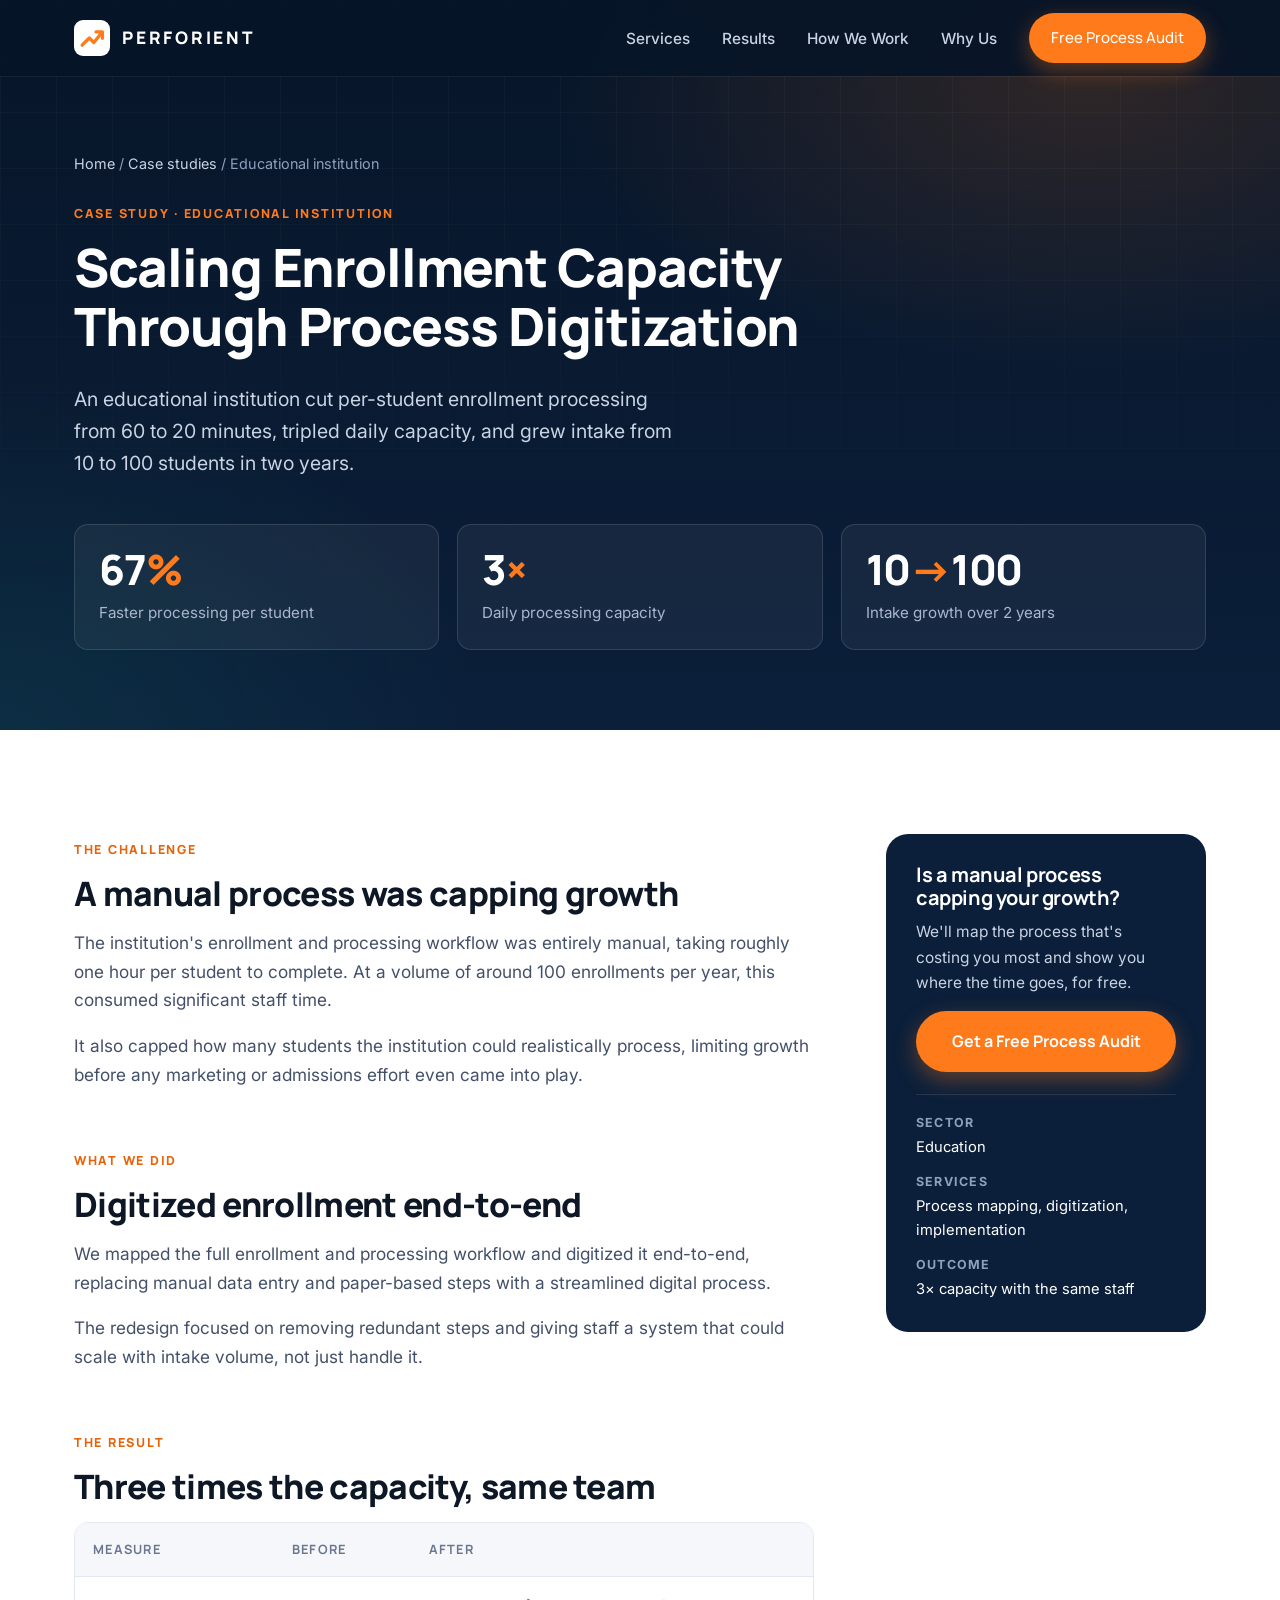
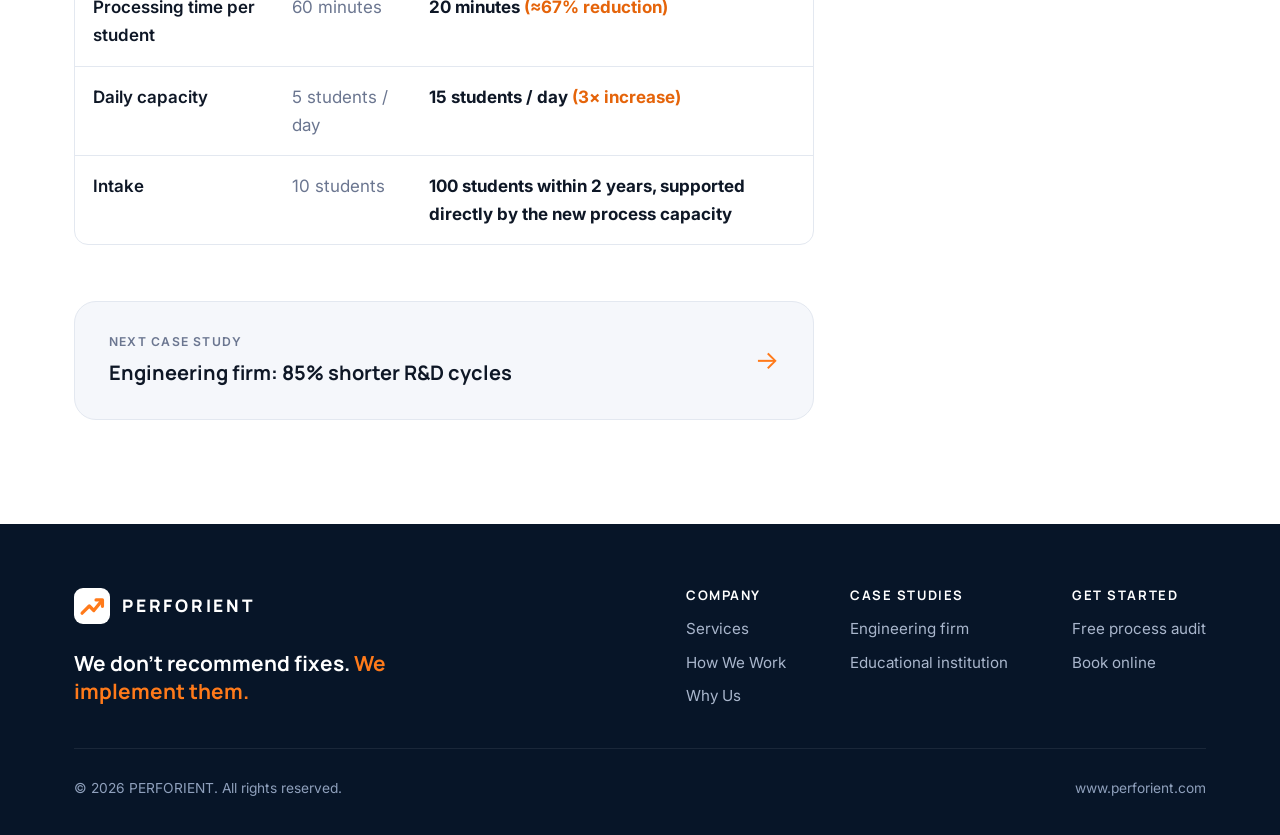
==== case-studies/educational-institution.html @ 7a840014 "Replace site with new PERFORIENT website New multi-page site: homepage (hero, problem, services, res" ====
<!doctype html>
<html lang="en">
<head>
  <meta charset="utf-8">
  <meta name="viewport" content="width=device-width, initial-scale=1">
  <title>Case Study: 3× Enrollment Capacity for an Educational Institution | PERFORIENT</title>
  <meta name="description" content="How PERFORIENT digitized an educational institution's enrollment process: 60 to 20 minutes per student (67% faster), 3× daily capacity, and intake growth from 10 to 100 students.">
  <link rel="canonical" href="https://www.perforient.com/case-studies/educational-institution.html">
  <meta name="theme-color" content="#0B1F3A">
  <meta property="og:type" content="article">
  <meta property="og:title" content="Educational Institution: 67% Faster Enrollment Processing | PERFORIENT">
  <meta property="og:description" content="60 → 20 minutes per student, 3× daily capacity, intake growth from 10 to 100 students.">
  <meta property="og:url" content="https://www.perforient.com/case-studies/educational-institution.html">

  <link rel="icon" href="../assets/img/favicon.svg" type="image/svg+xml">
  <link rel="preconnect" href="https://fonts.googleapis.com">
  <link rel="preconnect" href="https://fonts.gstatic.com" crossorigin>
  <link href="https://fonts.googleapis.com/css2?family=Inter:wght@400;500;600;700&family=Manrope:wght@600;700;800&display=swap" rel="stylesheet">
  <link rel="stylesheet" href="../assets/css/styles.css">

  <script type="application/ld+json">
  {
    "@context": "https://schema.org",
    "@type": "Article",
    "headline": "Scaling Enrollment Capacity Through Process Digitization",
    "description": "An educational institution reduced enrollment processing from 60 to 20 minutes per student and tripled daily capacity.",
    "about": "Business process improvement case study",
    "author": {"@type": "Organization", "name": "PERFORIENT", "url": "https://www.perforient.com/"},
    "publisher": {"@type": "Organization", "name": "PERFORIENT", "logo": {"@type": "ImageObject", "url": "https://www.perforient.com/assets/img/logo.svg"}},
    "mainEntityOfPage": "https://www.perforient.com/case-studies/educational-institution.html"
  }
  </script>
</head>
<body>

<header class="site-header site-header--solid">
  <nav class="wrap nav" aria-label="Main">
    <a href="../index.html" class="brand" aria-label="PERFORIENT home">
      <svg class="brand__mark" viewBox="0 0 40 40" aria-hidden="true"><rect width="40" height="40" rx="10"/><path d="M9 28 L17 20 L22 25 L31 14" fill="none" stroke-width="3.6" stroke-linecap="round" stroke-linejoin="round"/><path d="M24.5 13.2 L31.6 13.2 L31.6 20.3" fill="none" stroke-width="3.6" stroke-linecap="round" stroke-linejoin="round"/></svg>
      <span class="brand__name">PERFORIENT</span>
    </a>
    <button class="nav__toggle" aria-label="Open menu" aria-expanded="false" aria-controls="nav-links">
      <svg viewBox="0 0 24 24" fill="none" stroke="currentColor" stroke-width="2" stroke-linecap="round"><path d="M4 7h16M4 12h16M4 17h16"/></svg>
    </button>
    <ul class="nav__links" id="nav-links">
      <li><a href="../index.html#services">Services</a></li>
      <li><a href="../index.html#results">Results</a></li>
      <li><a href="../index.html#process">How We Work</a></li>
      <li><a href="../index.html#why">Why Us</a></li>
      <li><a href="../index.html#contact" class="btn btn--primary">Free Process Audit</a></li>
    </ul>
  </nav>
</header>

<main>
  <section class="hero cs-hero">
    <div class="wrap" style="position:relative">
      <div class="crumbs"><a href="../index.html">Home</a> / <a href="../index.html#results">Case studies</a> / Educational institution</div>
      <span class="eyebrow">Case study · Educational institution</span>
      <h1>Scaling Enrollment Capacity Through Process Digitization</h1>
      <p class="hero__sub">An educational institution cut per-student enrollment processing from 60 to 20 minutes, tripled daily capacity, and grew intake from 10 to 100 students in two years.</p>
      <div class="cs-stats">
        <div class="cs-stat"><div class="k">67<span>%</span></div><p>Faster processing per student</p></div>
        <div class="cs-stat"><div class="k">3<span>×</span></div><p>Daily processing capacity</p></div>
        <div class="cs-stat"><div class="k">10<span>→</span>100</div><p>Intake growth over 2 years</p></div>
      </div>
    </div>
  </section>

  <section class="section">
    <div class="wrap cs-body">
      <article>
        <div class="cs-block">
          <span class="eyebrow">The challenge</span>
          <h2>A manual process was capping growth</h2>
          <p>The institution's enrollment and processing workflow was entirely manual, taking roughly one hour per student to complete. At a volume of around 100 enrollments per year, this consumed significant staff time.</p>
          <p>It also capped how many students the institution could realistically process, limiting growth before any marketing or admissions effort even came into play.</p>
        </div>

        <div class="cs-block">
          <span class="eyebrow">What we did</span>
          <h2>Digitized enrollment end-to-end</h2>
          <p>We mapped the full enrollment and processing workflow and digitized it end-to-end, replacing manual data entry and paper-based steps with a streamlined digital process.</p>
          <p>The redesign focused on removing redundant steps and giving staff a system that could scale with intake volume, not just handle it.</p>
        </div>

        <div class="cs-block">
          <span class="eyebrow">The result</span>
          <h2>Three times the capacity, same team</h2>
          <table class="ba">
            <thead><tr><th>Measure</th><th>Before</th><th>After</th></tr></thead>
            <tbody>
              <tr><td>Processing time per student</td><td class="before">60 minutes</td><td class="after">20 minutes <b>(≈67% reduction)</b></td></tr>
              <tr><td>Daily capacity</td><td class="before">5 students / day</td><td class="after">15 students / day <b>(3× increase)</b></td></tr>
              <tr><td>Intake</td><td class="before">10 students</td><td class="after">100 students within 2 years, supported directly by the new process capacity</td></tr>
            </tbody>
          </table>
        </div>

        <a class="next-case" href="engineering-firm.html">
          <div><small>Next case study</small><strong>Engineering firm: 85% shorter R&amp;D cycles</strong></div>
          <span class="arrow">→</span>
        </a>
      </article>

      <aside class="aside">
        <h3>Is a manual process capping your growth?</h3>
        <p>We'll map the process that's costing you most and show you where the time goes, for free.</p>
        <a href="../index.html#contact" class="btn btn--primary btn--block">Get a Free Process Audit</a>
        <dl>
          <div><dt>Sector</dt><dd>Education</dd></div>
          <div><dt>Services</dt><dd>Process mapping, digitization, implementation</dd></div>
          <div><dt>Outcome</dt><dd>3× capacity with the same staff</dd></div>
        </dl>
      </aside>
    </div>
  </section>
</main>

<footer class="site-footer">
  <div class="wrap">
    <div class="footer__top">
      <div>
        <a href="../index.html" class="brand" aria-label="PERFORIENT home">
          <svg class="brand__mark" viewBox="0 0 40 40" aria-hidden="true"><rect width="40" height="40" rx="10"/><path d="M9 28 L17 20 L22 25 L31 14" fill="none" stroke-width="3.6" stroke-linecap="round" stroke-linejoin="round"/><path d="M24.5 13.2 L31.6 13.2 L31.6 20.3" fill="none" stroke-width="3.6" stroke-linecap="round" stroke-linejoin="round"/></svg>
          <span class="brand__name">PERFORIENT</span>
        </a>
        <p class="footer__tag">We don't recommend fixes. <span>We implement them.</span></p>
      </div>
      <div class="footer__cols">
        <div><h4>Company</h4><ul><li><a href="../index.html#services">Services</a></li><li><a href="../index.html#process">How We Work</a></li><li><a href="../index.html#why">Why Us</a></li></ul></div>
        <div><h4>Case studies</h4><ul><li><a href="engineering-firm.html">Engineering firm</a></li><li><a href="educational-institution.html">Educational institution</a></li></ul></div>
        <div><h4>Get started</h4><ul><li><a href="../index.html#contact">Free process audit</a></li><li><a href="../index.html#audit-form" data-booking>Book online</a></li></ul></div>
      </div>
    </div>
    <div class="footer__bottom"><span>© <span data-year>2026</span> PERFORIENT. All rights reserved.</span><span>www.perforient.com</span></div>
  </div>
</footer>

<script src="../assets/js/main.js"></script>
</body>
</html>
---- assets/css/styles.css ----
/* =========================================================
   PERFORIENT — site styles
   Brand: deep navy (trust, engineering) + signal orange (urgency, action)
   ========================================================= */

:root {
  --navy-900: #071528;
  --navy-800: #0B1F3A;
  --navy-700: #13305A;
  --navy-500: #3A5682;
  --orange: #FF7A1A;
  --orange-600: #E5640A;
  --orange-50: #FFF3EA;
  --teal: #19B394;
  --ink: #0E1726;
  --ink-2: #44506A;
  --ink-3: #6B7690;
  --line: #E3E8F0;
  --bg: #FFFFFF;
  --bg-soft: #F5F7FB;

  --font-head: "Manrope", system-ui, -apple-system, "Segoe UI", sans-serif;
  --font-body: "Inter", system-ui, -apple-system, "Segoe UI", sans-serif;

  --radius: 14px;
  --radius-lg: 22px;
  --shadow: 0 1px 2px rgba(11, 31, 58, .06), 0 8px 24px rgba(11, 31, 58, .08);
  --shadow-lg: 0 24px 60px rgba(7, 21, 40, .35);
  --wrap: 1180px;
}

*, *::before, *::after { box-sizing: border-box; }
html { scroll-behavior: smooth; scroll-padding-top: 84px; }
body {
  margin: 0;
  font-family: var(--font-body);
  font-size: 17px;
  line-height: 1.65;
  color: var(--ink);
  background: var(--bg);
  -webkit-font-smoothing: antialiased;
}
img, svg { display: block; max-width: 100%; }
a { color: inherit; }
h1, h2, h3, h4 {
  font-family: var(--font-head);
  line-height: 1.12;
  letter-spacing: -0.02em;
  margin: 0 0 .5em;
  color: var(--ink);
}
h1 { font-size: clamp(2.3rem, 5.2vw, 3.9rem); font-weight: 800; }
h2 { font-size: clamp(1.9rem, 3.6vw, 2.75rem); font-weight: 800; }
h3 { font-size: 1.25rem; font-weight: 700; }
p { margin: 0 0 1em; }

.wrap { width: 100%; max-width: var(--wrap); margin: 0 auto; padding: 0 24px; }
.section { padding: 104px 0; }
.section--soft { background: var(--bg-soft); }
.section--dark { background: var(--navy-800); color: #D6DEEB; }
.section--dark h2, .section--dark h3 { color: #fff; }

.eyebrow {
  display: inline-block;
  font-family: var(--font-head);
  font-size: .78rem;
  font-weight: 800;
  letter-spacing: .14em;
  text-transform: uppercase;
  color: var(--orange-600);
  margin-bottom: 14px;
}
.section--dark .eyebrow, .hero .eyebrow { color: var(--orange); }
.lead { font-size: 1.2rem; color: var(--ink-2); max-width: 680px; }
.section-head { max-width: 760px; margin-bottom: 56px; }
.section-head--center { margin-left: auto; margin-right: auto; text-align: center; }
.section-head--center .lead { margin-left: auto; margin-right: auto; }

/* ---------- Buttons ---------- */
.btn {
  display: inline-flex; align-items: center; justify-content: center; gap: 10px;
  font-family: var(--font-head);
  font-weight: 700; font-size: 1rem;
  padding: 15px 26px;
  border-radius: 999px;
  border: 2px solid transparent;
  text-decoration: none;
  cursor: pointer;
  transition: transform .15s ease, background .15s ease, box-shadow .15s ease, color .15s ease;
}
.btn:hover { transform: translateY(-1px); }
.btn:focus-visible { outline: 3px solid var(--orange); outline-offset: 3px; }
.btn--primary { background: var(--orange); color: #fff; box-shadow: 0 8px 22px rgba(255, 122, 26, .35); }
.btn--primary:hover { background: var(--orange-600); }
.btn--ghost { border-color: currentColor; color: var(--navy-800); background: transparent; }
.btn--ghost:hover { background: var(--navy-800); color: #fff; border-color: var(--navy-800); }
.btn--ghost-light { border-color: rgba(255,255,255,.35); color: #fff; }
.btn--ghost-light:hover { background: #fff; color: var(--navy-800); border-color: #fff; }
.btn--block { width: 100%; }
.btn svg { width: 18px; height: 18px; }

.text-link {
  color: inherit; font-weight: 600; text-decoration: none;
  border-bottom: 2px solid var(--orange);
  padding-bottom: 2px;
  transition: color .15s;
}
.text-link:hover { color: var(--orange); }

/* ---------- Header ---------- */
.site-header {
  position: fixed; inset: 0 0 auto 0; z-index: 50;
  transition: background .25s ease, box-shadow .25s ease;
}
.site-header.is-scrolled, .site-header--solid {
  background: rgba(7, 21, 40, .92);
  backdrop-filter: saturate(160%) blur(12px);
  -webkit-backdrop-filter: saturate(160%) blur(12px);
  box-shadow: 0 1px 0 rgba(255,255,255,.06);
}
.nav { display: flex; align-items: center; justify-content: space-between; height: 76px; }
.brand { display: inline-flex; align-items: center; gap: 12px; text-decoration: none; color: #fff; }
.brand__mark { width: 36px; height: 36px; }
.brand__mark rect { fill: #fff; }
.brand__mark path { stroke: var(--orange); }
.brand__name { font-family: var(--font-head); font-weight: 800; letter-spacing: .16em; font-size: 1.08rem; }
.nav__links { display: flex; align-items: center; gap: 32px; list-style: none; margin: 0; padding: 0; }
.nav__links a { color: #C9D3E3; text-decoration: none; font-weight: 500; font-size: .96rem; transition: color .15s; }
.nav__links a:hover { color: #fff; }
.nav__links .btn { color: #fff; padding: 11px 20px; font-size: .94rem; }
.nav__toggle {
  display: none; background: none; border: 0; color: #fff; cursor: pointer; padding: 8px; margin-right: -8px;
}
.nav__toggle svg { width: 28px; height: 28px; }

/* ---------- Hero ---------- */
.hero {
  position: relative;
  background:
    radial-gradient(900px 500px at 85% 10%, rgba(255,122,26,.16), transparent 60%),
    radial-gradient(800px 600px at 0% 100%, rgba(25,179,148,.10), transparent 60%),
    linear-gradient(180deg, var(--navy-900), var(--navy-800));
  color: #C9D3E3;
  padding: 168px 0 112px;
  overflow: hidden;
}
.hero::before {
  content: ""; position: absolute; inset: 0;
  background-image:
    linear-gradient(rgba(255,255,255,.035) 1px, transparent 1px),
    linear-gradient(90deg, rgba(255,255,255,.035) 1px, transparent 1px);
  background-size: 56px 56px;
  mask-image: linear-gradient(180deg, #000 0%, transparent 85%);
  -webkit-mask-image: linear-gradient(180deg, #000 0%, transparent 85%);
  pointer-events: none;
}
.hero__grid { position: relative; display: grid; grid-template-columns: 1.15fr .85fr; gap: 64px; align-items: center; }
.hero h1 { color: #fff; }
.hero h1 em { font-style: normal; color: var(--orange); }
.hero__sub { font-size: 1.22rem; max-width: 620px; margin-bottom: 36px; }
.hero__ctas { display: flex; flex-wrap: wrap; align-items: center; gap: 20px 28px; }
.hero__ctas .text-link { color: #fff; font-size: .98rem; }
.hero__trust { display: flex; flex-wrap: wrap; gap: 10px 26px; margin-top: 44px; font-size: .9rem; color: #8FA0BC; }
.hero__trust span { display: inline-flex; align-items: center; gap: 8px; }
.hero__trust svg { width: 16px; height: 16px; color: var(--teal); }

/* Results panel in hero */
.panel {
  background: linear-gradient(180deg, rgba(255,255,255,.08), rgba(255,255,255,.03));
  border: 1px solid rgba(255,255,255,.12);
  border-radius: var(--radius-lg);
  padding: 28px;
  box-shadow: var(--shadow-lg);
  backdrop-filter: blur(6px);
}
.panel__title {
  display: flex; justify-content: space-between; align-items: center;
  font-size: .78rem; letter-spacing: .12em; text-transform: uppercase; font-weight: 700;
  color: #8FA0BC; margin-bottom: 18px;
}
.panel__live { display: inline-flex; align-items: center; gap: 7px; color: var(--teal); }
.panel__live::before { content: ""; width: 8px; height: 8px; border-radius: 50%; background: var(--teal); box-shadow: 0 0 0 4px rgba(25,179,148,.2); }
.metric { padding: 18px 0; border-top: 1px solid rgba(255,255,255,.08); }
.metric:first-of-type { border-top: 0; padding-top: 4px; }
.metric__label { font-size: .88rem; color: #A9B6CC; margin-bottom: 8px; }
.metric__row { display: flex; align-items: baseline; gap: 12px; font-family: var(--font-head); color: #fff; }
.metric__from { font-size: 1.05rem; color: #7D8CA6; text-decoration: line-through; text-decoration-color: rgba(255,122,26,.7); }
.metric__arrow { color: var(--orange); font-weight: 800; }
.metric__to { font-size: 1.5rem; font-weight: 800; }
.metric__delta {
  margin-left: auto; font-size: .82rem; font-weight: 800; color: var(--navy-900);
  background: var(--orange); padding: 4px 10px; border-radius: 999px;
}
.bar { height: 6px; border-radius: 6px; background: rgba(255,255,255,.08); margin-top: 12px; overflow: hidden; }
.bar span { display: block; height: 100%; border-radius: 6px; background: linear-gradient(90deg, var(--orange), #FFB36B); width: 0; transition: width 1.4s cubic-bezier(.2,.8,.2,1); }
.is-visible .bar span { width: var(--w); }

/* ---------- Problem ---------- */
.problem { display: grid; grid-template-columns: .9fr 1.1fr; gap: 72px; align-items: start; }
.pain-list { list-style: none; margin: 0; padding: 0; display: grid; gap: 14px; }
.pain-list li {
  display: flex; gap: 16px; align-items: flex-start;
  background: #fff; border: 1px solid var(--line); border-radius: var(--radius);
  padding: 18px 20px; font-weight: 500; color: var(--ink);
  transition: border-color .2s, transform .2s;
}
.pain-list li:hover { border-color: #FFC9A1; transform: translateX(4px); }
.pain-list .ico {
  flex: none; width: 32px; height: 32px; border-radius: 9px; background: var(--orange-50); color: var(--orange-600);
  display: grid; place-items: center;
}
.pain-list .ico svg { width: 18px; height: 18px; }
.callout {
  margin-top: 32px; padding: 28px 30px; border-radius: var(--radius);
  background: var(--navy-800); color: #D6DEEB; font-size: 1.12rem;
  border-left: 5px solid var(--orange);
}
.callout strong { color: #fff; font-family: var(--font-head); font-size: 1.3rem; display: block; margin-bottom: 6px; letter-spacing: -0.01em; }

/* ---------- Services ---------- */
.cards { display: grid; grid-template-columns: repeat(3, 1fr); gap: 24px; }
.card {
  background: #fff; border: 1px solid var(--line); border-radius: var(--radius-lg);
  padding: 34px 30px; box-shadow: var(--shadow);
  transition: transform .2s ease, box-shadow .2s ease;
  display: flex; flex-direction: column;
}
.card:hover { transform: translateY(-4px); box-shadow: 0 2px 4px rgba(11,31,58,.06), 0 18px 40px rgba(11,31,58,.12); }
.card__icon {
  width: 52px; height: 52px; border-radius: 14px; display: grid; place-items: center;
  background: var(--navy-800); color: var(--orange); margin-bottom: 22px;
}
.card__icon svg { width: 26px; height: 26px; }
.card__num { font-family: var(--font-head); font-size: .8rem; font-weight: 800; color: var(--ink-3); letter-spacing: .1em; margin-bottom: 6px; }
.card p { color: var(--ink-2); margin: 0; }
.delivery {
  margin-top: 28px; display: flex; align-items: center; gap: 18px; flex-wrap: wrap;
  padding: 22px 28px; border-radius: var(--radius); background: #fff; border: 1px dashed #C6D0E0;
  color: var(--ink-2);
}
.delivery strong { color: var(--ink); font-family: var(--font-head); }
.delivery svg { width: 24px; height: 24px; color: var(--teal); flex: none; }

/* ---------- Proof / case studies ---------- */
.cases { display: grid; grid-template-columns: 1fr 1fr; gap: 28px; }
.case {
  position: relative; overflow: hidden;
  background: linear-gradient(180deg, var(--navy-700), var(--navy-800));
  border: 1px solid rgba(255,255,255,.08);
  border-radius: var(--radius-lg); padding: 38px 36px 34px;
  display: flex; flex-direction: column;
}
.case::after {
  content: ""; position: absolute; right: -80px; top: -80px; width: 240px; height: 240px; border-radius: 50%;
  background: radial-gradient(circle, rgba(255,122,26,.22), transparent 70%);
}
.case__tag {
  align-self: flex-start; font-size: .76rem; font-weight: 700; letter-spacing: .1em; text-transform: uppercase;
  color: #A9B6CC; border: 1px solid rgba(255,255,255,.18); padding: 5px 12px; border-radius: 999px; margin-bottom: 26px;
}
.case__big { font-family: var(--font-head); font-weight: 800; color: #fff; font-size: clamp(3.4rem, 6vw, 4.6rem); line-height: 1; letter-spacing: -0.04em; }
.case__big span { color: var(--orange); }
.case__biglabel { color: #C9D3E3; font-weight: 600; margin: 8px 0 26px; }
.case h3 { font-size: 1.3rem; margin-bottom: 14px; }
.case ul { list-style: none; padding: 0; margin: 0 0 28px; display: grid; gap: 10px; }
.case li { display: flex; gap: 12px; color: #C9D3E3; }
.case li::before { content: ""; flex: none; width: 7px; height: 7px; border-radius: 50%; background: var(--orange); margin-top: 10px; }
.case .text-link { color: #fff; margin-top: auto; align-self: flex-start; }
.note { text-align: center; color: #8FA0BC; font-size: .9rem; margin: 30px 0 0; }

/* ---------- Process ---------- */
.steps { list-style: none; margin: 0; padding: 0; display: grid; grid-template-columns: repeat(4, 1fr); gap: 24px; counter-reset: step; position: relative; }
.steps::before {
  content: ""; position: absolute; top: 28px; left: 28px; right: 28px; height: 2px;
  background: repeating-linear-gradient(90deg, #C6D0E0 0 8px, transparent 8px 16px);
}
.step { position: relative; }
.step__dot {
  position: relative; width: 56px; height: 56px; border-radius: 50%;
  background: #fff; border: 2px solid var(--navy-800); color: var(--navy-800);
  display: grid; place-items: center; font-family: var(--font-head); font-weight: 800; font-size: 1.1rem;
  margin-bottom: 22px;
}
.step:last-child .step__dot { background: var(--orange); border-color: var(--orange); color: #fff; }
.step h3 { margin-bottom: 8px; }
.step p { color: var(--ink-2); margin: 0; }

/* ---------- Why us ---------- */
.why { display: grid; grid-template-columns: .9fr 1.1fr; gap: 72px; align-items: center; }
.why__grid { display: grid; grid-template-columns: 1fr 1fr; gap: 20px; }
.why__item {
  background: rgba(255,255,255,.04); border: 1px solid rgba(255,255,255,.1);
  border-radius: var(--radius); padding: 26px 24px;
}
.why__item .k { font-family: var(--font-head); font-weight: 800; color: #fff; font-size: 1.9rem; line-height: 1.1; margin-bottom: 8px; letter-spacing: -0.02em; }
.why__item .k small { font-size: 1rem; color: var(--orange); font-weight: 800; }
.why__item p { margin: 0; color: #B8C4D8; font-size: .97rem; }
.quote {
  font-family: var(--font-head); font-size: clamp(1.5rem, 2.6vw, 2rem); font-weight: 700; color: #fff;
  line-height: 1.3; letter-spacing: -0.01em; margin: 26px 0 0;
}
.quote span { color: var(--orange); }

/* ---------- Contact / final CTA ---------- */
.contact { display: grid; grid-template-columns: 1fr 1.1fr; gap: 64px; align-items: start; }
.contact__options { display: grid; gap: 16px; margin-top: 32px; }
.option {
  display: flex; gap: 18px; align-items: flex-start; padding: 22px 24px;
  border-radius: var(--radius); border: 1px solid var(--line); background: #fff;
}
.option__ico { flex: none; width: 44px; height: 44px; border-radius: 12px; background: var(--orange-50); color: var(--orange-600); display: grid; place-items: center; }
.option__ico svg { width: 22px; height: 22px; }
.option h3 { font-size: 1.08rem; margin-bottom: 4px; }
.option p { margin: 0 0 12px; color: var(--ink-2); font-size: .97rem; }
.option .btn { padding: 11px 20px; font-size: .94rem; }
.checks { list-style: none; padding: 0; margin: 28px 0 0; display: grid; gap: 10px; }
.checks li { display: flex; gap: 12px; color: var(--ink-2); }
.checks svg { flex: none; width: 20px; height: 20px; color: var(--teal); margin-top: 4px; }

.form {
  background: #fff; border: 1px solid var(--line); border-radius: var(--radius-lg);
  padding: 36px; box-shadow: var(--shadow);
}
.form h3 { font-size: 1.4rem; margin-bottom: 4px; }
.form > p { color: var(--ink-2); margin-bottom: 24px; }
.form__row { display: grid; grid-template-columns: 1fr 1fr; gap: 16px; }
.field { margin-bottom: 16px; }
.field label { display: block; font-weight: 600; font-size: .9rem; margin-bottom: 6px; color: var(--ink); }
.field label .opt { color: var(--ink-3); font-weight: 400; }
.field input, .field select, .field textarea {
  width: 100%; font: inherit; font-size: 1rem; color: var(--ink);
  padding: 13px 14px; border-radius: 10px; border: 1.5px solid #D5DCE7; background: #FBFCFE;
  transition: border-color .15s, box-shadow .15s, background .15s;
}
.field textarea { min-height: 120px; resize: vertical; }
.field input:focus, .field select:focus, .field textarea:focus {
  outline: none; border-color: var(--navy-500); background: #fff; box-shadow: 0 0 0 4px rgba(58,86,130,.14);
}
.field input:user-invalid, .field textarea:user-invalid { border-color: #D64545; }
.form__fine { font-size: .84rem; color: var(--ink-3); margin: 14px 0 0; text-align: center; }
.form__status { margin-top: 16px; padding: 14px 16px; border-radius: 10px; font-size: .95rem; display: none; }
.form__status.is-ok { display: block; background: #E8F7F3; color: #0E6B57; }
.form__status.is-err { display: block; background: #FDECEC; color: #9B2C2C; }
.hp { position: absolute; left: -9999px; }

/* ---------- Footer ---------- */
.site-footer { background: var(--navy-900); color: #8FA0BC; padding: 64px 0 36px; font-size: .95rem; }
.footer__top { display: flex; justify-content: space-between; gap: 40px; flex-wrap: wrap; padding-bottom: 40px; border-bottom: 1px solid rgba(255,255,255,.08); }
.footer__tag { font-family: var(--font-head); color: #fff; font-size: 1.3rem; font-weight: 700; margin: 18px 0 0; max-width: 360px; line-height: 1.35; }
.footer__tag span { color: var(--orange); }
.footer__cols { display: flex; gap: 64px; flex-wrap: wrap; }
.footer__cols h4 { color: #fff; font-size: .82rem; letter-spacing: .12em; text-transform: uppercase; margin-bottom: 14px; }
.footer__cols ul { list-style: none; padding: 0; margin: 0; display: grid; gap: 8px; }
.footer__cols a { text-decoration: none; color: #A9B6CC; }
.footer__cols a:hover { color: #fff; }
.footer__bottom { display: flex; justify-content: space-between; gap: 16px; flex-wrap: wrap; padding-top: 28px; font-size: .86rem; }

/* ---------- Case study pages ---------- */
.cs-hero { padding: 152px 0 80px; }
.crumbs { font-size: .9rem; color: #8FA0BC; margin-bottom: 22px; }
.crumbs a { color: #C9D3E3; text-decoration: none; }
.crumbs a:hover { color: #fff; }
.cs-hero h1 { font-size: clamp(2.1rem, 4.4vw, 3.3rem); max-width: 900px; }
.cs-stats { display: grid; grid-template-columns: repeat(auto-fit, minmax(200px, 1fr)); gap: 18px; margin-top: 44px; }
.cs-stat { background: rgba(255,255,255,.05); border: 1px solid rgba(255,255,255,.12); border-radius: var(--radius); padding: 24px; }
.cs-stat .k { font-family: var(--font-head); font-size: 2.6rem; font-weight: 800; color: #fff; line-height: 1; letter-spacing: -0.03em; }
.cs-stat .k span { color: var(--orange); }
.cs-stat p { margin: 10px 0 0; color: #A9B6CC; font-size: .95rem; }
.cs-body { display: grid; grid-template-columns: 1fr 320px; gap: 72px; align-items: start; }
.cs-block { margin-bottom: 56px; }
.cs-block h2 { font-size: clamp(1.6rem, 2.8vw, 2.1rem); }
.cs-block p { color: var(--ink-2); font-size: 1.08rem; }
.ba { width: 100%; border-collapse: separate; border-spacing: 0; border: 1px solid var(--line); border-radius: var(--radius); overflow: hidden; margin-top: 8px; }
.ba th, .ba td { padding: 16px 18px; text-align: left; border-bottom: 1px solid var(--line); vertical-align: top; }
.ba tr:last-child td { border-bottom: 0; }
.ba th { background: var(--bg-soft); font-family: var(--font-head); font-size: .8rem; letter-spacing: .1em; text-transform: uppercase; color: var(--ink-3); }
.ba td:first-child { font-weight: 600; color: var(--ink); }
.ba .before { color: var(--ink-3); }
.ba .after { color: var(--ink); font-weight: 700; }
.ba .after b { color: var(--orange-600); }
.aside {
  position: sticky; top: 104px;
  background: var(--navy-800); color: #C9D3E3; border-radius: var(--radius-lg); padding: 30px;
}
.aside h3 { color: #fff; font-size: 1.25rem; }
.aside p { font-size: .97rem; }
.aside dl { margin: 22px 0 0; padding-top: 18px; border-top: 1px solid rgba(255,255,255,.1); display: grid; gap: 12px; font-size: .92rem; }
.aside dt { color: #8FA0BC; font-size: .78rem; text-transform: uppercase; letter-spacing: .1em; font-weight: 700; }
.aside dd { margin: 2px 0 0; color: #fff; }
.next-case {
  display: flex; justify-content: space-between; align-items: center; gap: 24px; flex-wrap: wrap;
  padding: 30px 34px; border-radius: var(--radius-lg); background: var(--bg-soft); border: 1px solid var(--line);
  text-decoration: none; transition: border-color .2s;
}
.next-case:hover { border-color: var(--orange); }
.next-case small { display: block; color: var(--ink-3); font-weight: 600; letter-spacing: .1em; text-transform: uppercase; font-size: .76rem; margin-bottom: 4px; }
.next-case strong { font-family: var(--font-head); font-size: 1.25rem; color: var(--ink); }
.next-case .arrow { font-size: 1.6rem; color: var(--orange); }

/* ---------- Reveal animation ---------- */
.reveal { opacity: 0; transform: translateY(18px); transition: opacity .7s ease, transform .7s ease; }
.reveal.is-visible { opacity: 1; transform: none; }
@media (prefers-reduced-motion: reduce) {
  html { scroll-behavior: auto; }
  .reveal { opacity: 1; transform: none; transition: none; }
  .bar span { transition: none; }
}

/* ---------- Responsive ---------- */
@media (max-width: 1020px) {
  .hero__grid, .problem, .why, .contact, .cs-body { grid-template-columns: 1fr; gap: 48px; }
  .cards { grid-template-columns: 1fr; }
  .steps { grid-template-columns: 1fr 1fr; gap: 36px 24px; }
  .steps::before { display: none; }
  .aside { position: static; }
  .panel { max-width: 560px; }
}
@media (max-width: 820px) {
  .nav__toggle { display: block; }
  .nav__links {
    position: absolute; top: 76px; left: 0; right: 0;
    flex-direction: column; align-items: stretch; gap: 0;
    background: var(--navy-900); padding: 8px 24px 24px;
    border-top: 1px solid rgba(255,255,255,.08);
    display: none;
  }
  .nav__links.is-open { display: flex; }
  .nav__links li a:not(.btn) { display: block; padding: 14px 0; border-bottom: 1px solid rgba(255,255,255,.06); }
  .nav__links .btn { margin-top: 16px; width: 100%; }
  .site-header.menu-open { background: var(--navy-900); }
  .cases { grid-template-columns: 1fr; }
}
@media (max-width: 600px) {
  body { font-size: 16px; }
  .wrap { padding: 0 16px; }
  .section { padding: 72px 0; }
  .hero { padding: 128px 0 80px; }
  .steps { grid-template-columns: 1fr; }
  .why__grid, .form__row { grid-template-columns: 1fr; }
  .form { padding: 26px 20px; }
  .case { padding: 30px 24px 28px; }
  .hero__ctas .btn { width: 100%; }
  .metric__row { flex-wrap: wrap; }
  .ba th, .ba td { padding: 12px; font-size: .92rem; }
}
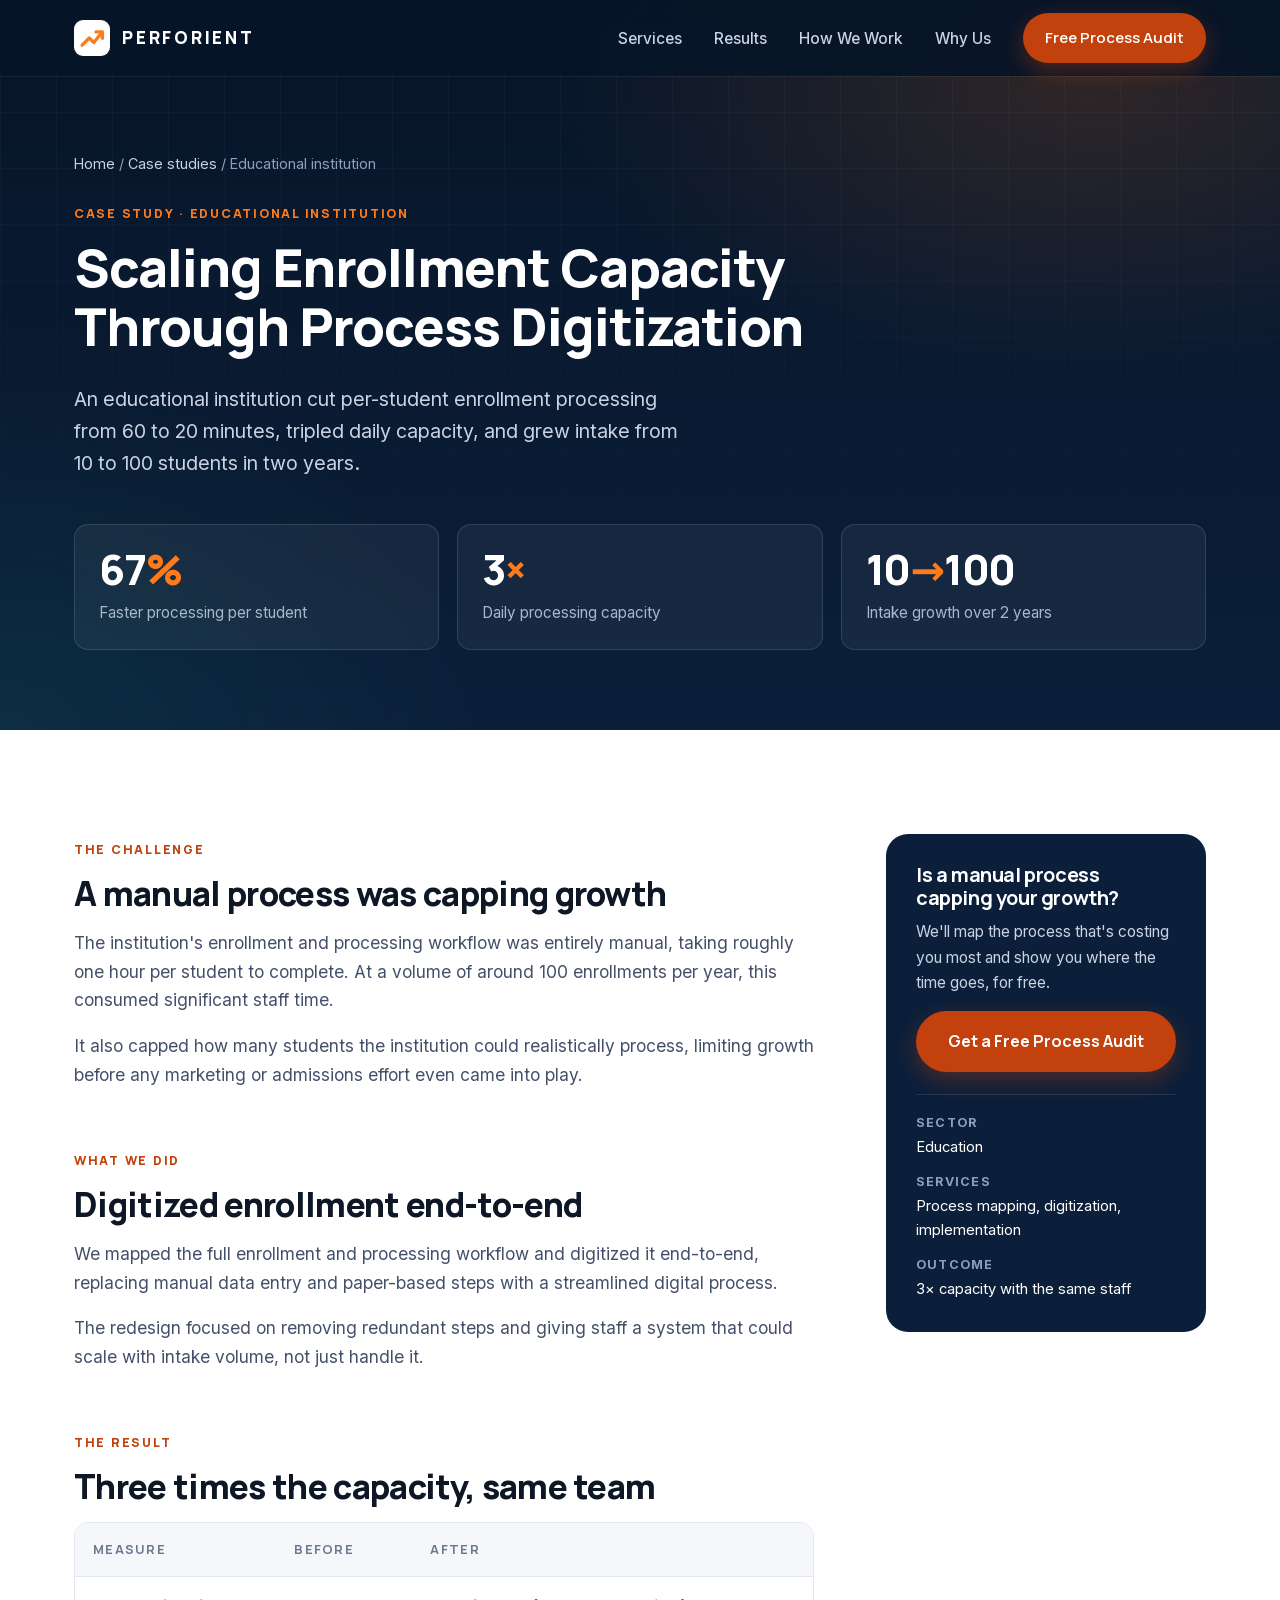
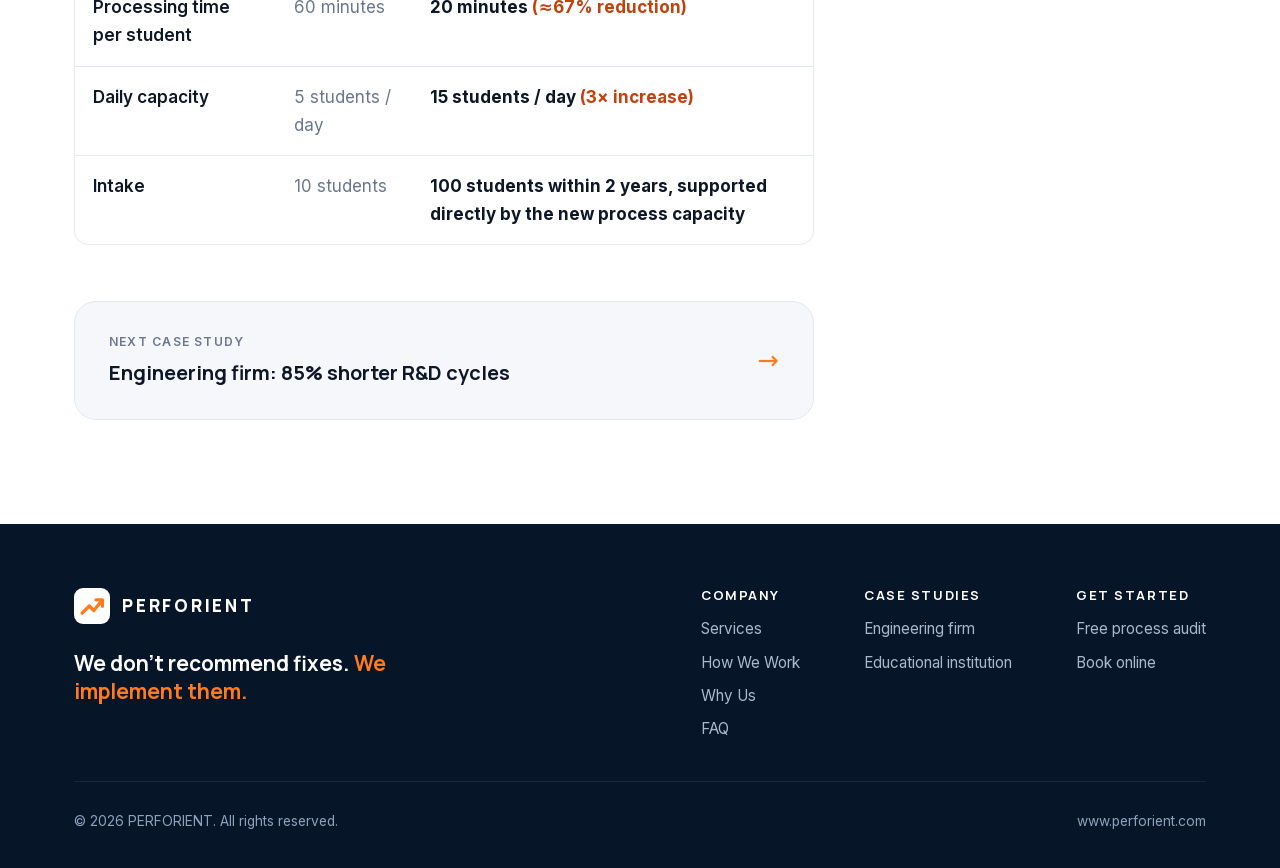
==== commit e85cccbd: "Improve accessibility, SEO and sharing - Darken orange on buttons and small text to pass WCAG AA con" ====
--- a/case-studies/educational-institution.html
+++ b/case-studies/educational-institution.html
@@ -12,10 +12,16 @@
   <meta property="og:description" content="60 → 20 minutes per student, 3× daily capacity, intake growth from 10 to 100 students.">
   <meta property="og:url" content="https://www.perforient.com/case-studies/educational-institution.html">
 
+  <meta property="og:image" content="https://nasserwasfibabreak.github.io/perforient/assets/img/og-image.png">
+  <meta property="og:image:width" content="1200">
+  <meta property="og:image:height" content="630">
+  <meta property="og:image:alt" content="PERFORIENT: engineering-led process optimization for small and mid-sized businesses">
+  <meta name="twitter:image" content="https://nasserwasfibabreak.github.io/perforient/assets/img/og-image.png">
+  <meta name="twitter:card" content="summary_large_image">
+
   <link rel="icon" href="../assets/img/favicon.svg" type="image/svg+xml">
-  <link rel="preconnect" href="https://fonts.googleapis.com">
-  <link rel="preconnect" href="https://fonts.gstatic.com" crossorigin>
-  <link href="https://fonts.googleapis.com/css2?family=Inter:wght@400;500;600;700&family=Manrope:wght@600;700;800&display=swap" rel="stylesheet">
+  <link rel="preload" href="../assets/fonts/inter-latin.woff2" as="font" type="font/woff2" crossorigin>
+  <link rel="preload" href="../assets/fonts/manrope-latin.woff2" as="font" type="font/woff2" crossorigin>
   <link rel="stylesheet" href="../assets/css/styles.css">
 
   <script type="application/ld+json">
@@ -25,6 +31,9 @@
     "headline": "Scaling Enrollment Capacity Through Process Digitization",
     "description": "An educational institution reduced enrollment processing from 60 to 20 minutes per student and tripled daily capacity.",
     "about": "Business process improvement case study",
+    "image": "https://nasserwasfibabreak.github.io/perforient/assets/img/og-image.png",
+    "datePublished": "2026-11-08",
+    "dateModified": "2026-11-08",
     "author": {"@type": "Organization", "name": "PERFORIENT", "url": "https://www.perforient.com/"},
     "publisher": {"@type": "Organization", "name": "PERFORIENT", "logo": {"@type": "ImageObject", "url": "https://www.perforient.com/assets/img/logo.svg"}},
     "mainEntityOfPage": "https://www.perforient.com/case-studies/educational-institution.html"
@@ -32,6 +41,7 @@
   </script>
 </head>
 <body>
+<a class="skip-link" href="#main">Skip to content</a>
 
 <header class="site-header site-header--solid">
   <nav class="wrap nav" aria-label="Main">
@@ -52,7 +62,7 @@
   </nav>
 </header>
 
-<main>
+<main id="main" tabindex="-1">
   <section class="hero cs-hero">
     <div class="wrap" style="position:relative">
       <div class="crumbs"><a href="../index.html">Home</a> / <a href="../index.html#results">Case studies</a> / Educational institution</div>
@@ -128,7 +138,7 @@
         <p class="footer__tag">We don't recommend fixes. <span>We implement them.</span></p>
       </div>
       <div class="footer__cols">
-        <div><h4>Company</h4><ul><li><a href="../index.html#services">Services</a></li><li><a href="../index.html#process">How We Work</a></li><li><a href="../index.html#why">Why Us</a></li></ul></div>
+        <div><h4>Company</h4><ul><li><a href="../index.html#services">Services</a></li><li><a href="../index.html#process">How We Work</a></li><li><a href="../index.html#why">Why Us</a></li><li><a href="../index.html#faq">FAQ</a></li></ul></div>
         <div><h4>Case studies</h4><ul><li><a href="engineering-firm.html">Engineering firm</a></li><li><a href="educational-institution.html">Educational institution</a></li></ul></div>
         <div><h4>Get started</h4><ul><li><a href="../index.html#contact">Free process audit</a></li><li><a href="../index.html#audit-form" data-booking>Book online</a></li></ul></div>
       </div>
--- a/assets/css/styles.css
+++ b/assets/css/styles.css
@@ -2,6 +2,16 @@
    PERFORIENT — site styles
    Brand: deep navy (trust, engineering) + signal orange (urgency, action)
    ========================================================= */
+
+/* Self-hosted fonts (SIL Open Font License), latin subset, variable weight */
+@font-face {
+  font-family: "Inter"; font-style: normal; font-weight: 400 700; font-display: swap;
+  src: url("../fonts/inter-latin.woff2") format("woff2");
+}
+@font-face {
+  font-family: "Manrope"; font-style: normal; font-weight: 600 800; font-display: swap;
+  src: url("../fonts/manrope-latin.woff2") format("woff2");
+}
 
 :root {
   --navy-900: #071528;
@@ -9,7 +19,8 @@
   --navy-700: #13305A;
   --navy-500: #3A5682;
   --orange: #FF7A1A;
-  --orange-600: #E5640A;
+  --orange-600: #C2410C; /* accessible orange: 5.2:1 with white */
+  --orange-700: #9A3412;
   --orange-50: #FFF3EA;
   --teal: #19B394;
   --ink: #0E1726;
@@ -90,8 +101,8 @@
 }
 .btn:hover { transform: translateY(-1px); }
 .btn:focus-visible { outline: 3px solid var(--orange); outline-offset: 3px; }
-.btn--primary { background: var(--orange); color: #fff; box-shadow: 0 8px 22px rgba(255, 122, 26, .35); }
-.btn--primary:hover { background: var(--orange-600); }
+.btn--primary { background: var(--orange-600); color: #fff; box-shadow: 0 8px 22px rgba(194, 65, 12, .35); }
+.btn--primary:hover { background: var(--orange-700); }
 .btn--ghost { border-color: currentColor; color: var(--navy-800); background: transparent; }
 .btn--ghost:hover { background: var(--navy-800); color: #fff; border-color: var(--navy-800); }
 .btn--ghost-light { border-color: rgba(255,255,255,.35); color: #fff; }
@@ -397,6 +408,39 @@
 .next-case strong { font-family: var(--font-head); font-size: 1.25rem; color: var(--ink); }
 .next-case .arrow { font-size: 1.6rem; color: var(--orange); }
 
+/* ---------- Skip link ---------- */
+.skip-link {
+  position: absolute; left: 16px; top: -100px; z-index: 100;
+  background: #fff; color: var(--navy-800); font-weight: 700;
+  padding: 12px 18px; border-radius: 10px; text-decoration: none;
+  box-shadow: var(--shadow);
+}
+.skip-link:focus { top: 12px; outline: 3px solid var(--orange); outline-offset: 2px; }
+main:focus { outline: none; }
+
+/* ---------- FAQ ---------- */
+.faq { max-width: 820px; margin: 0 auto; display: grid; gap: 14px; }
+.faq details {
+  background: #fff; border: 1px solid var(--line); border-radius: var(--radius);
+  transition: border-color .2s, box-shadow .2s;
+}
+.faq details[open] { border-color: #F2B48C; box-shadow: var(--shadow); }
+.faq summary {
+  list-style: none; cursor: pointer; padding: 22px 26px;
+  display: flex; justify-content: space-between; align-items: center; gap: 20px;
+  font-family: var(--font-head); font-weight: 700; font-size: 1.1rem; color: var(--ink);
+}
+.faq summary::-webkit-details-marker { display: none; }
+.faq summary::after {
+  content: "+"; flex: none; width: 32px; height: 32px; border-radius: 50%;
+  display: grid; place-items: center; font-size: 1.3rem; line-height: 1;
+  background: var(--orange-50); color: var(--orange-600); transition: transform .2s;
+}
+.faq details[open] summary::after { transform: rotate(45deg); }
+.faq summary:focus-visible { outline: 3px solid var(--orange); outline-offset: -3px; border-radius: var(--radius); }
+.faq .faq__a { padding: 0 26px 22px; color: var(--ink-2); }
+.faq .faq__a p:last-child { margin-bottom: 0; }
+
 /* ---------- Reveal animation ---------- */
 .reveal { opacity: 0; transform: translateY(18px); transition: opacity .7s ease, transform .7s ease; }
 .reveal.is-visible { opacity: 1; transform: none; }
@@ -431,6 +475,8 @@
   .cases { grid-template-columns: 1fr; }
 }
 @media (max-width: 600px) {
+  .faq summary { padding: 18px 20px; font-size: 1.02rem; }
+  .faq .faq__a { padding: 0 20px 18px; }
   body { font-size: 16px; }
   .wrap { padding: 0 16px; }
   .section { padding: 72px 0; }
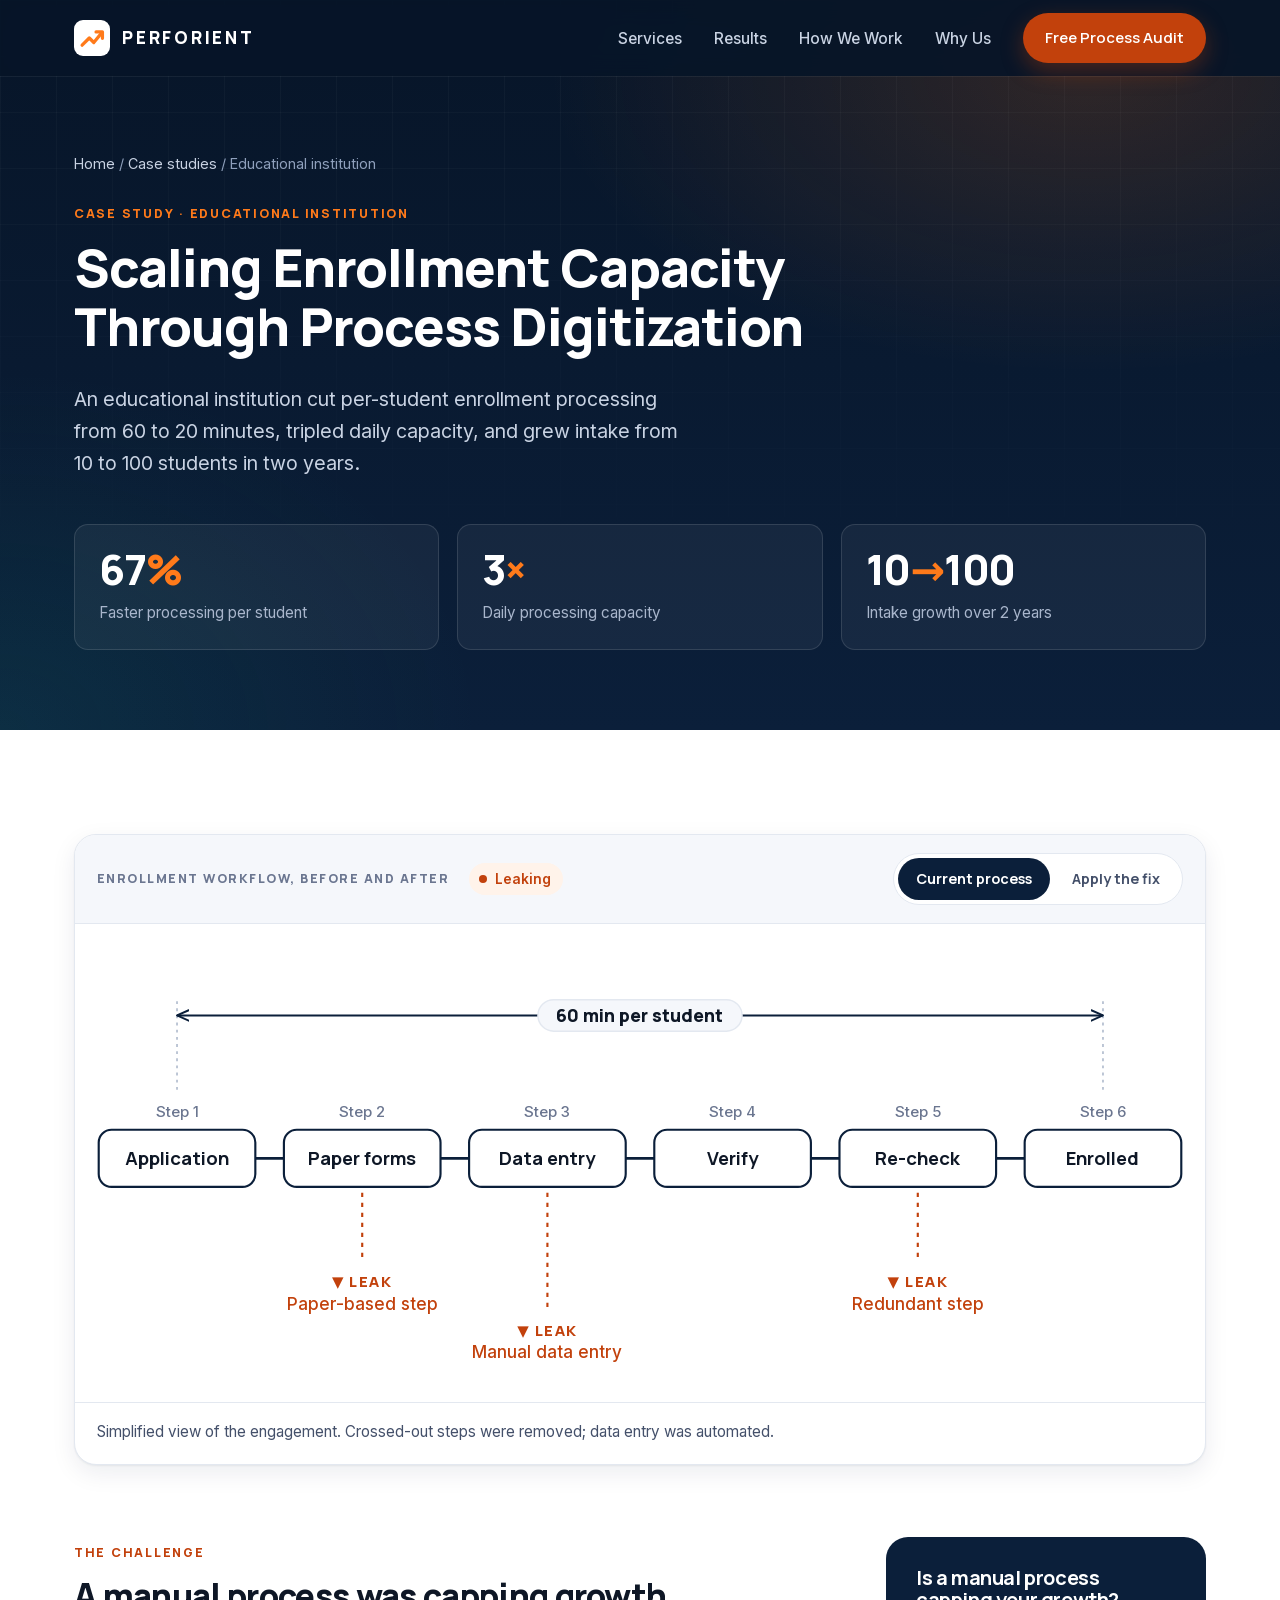
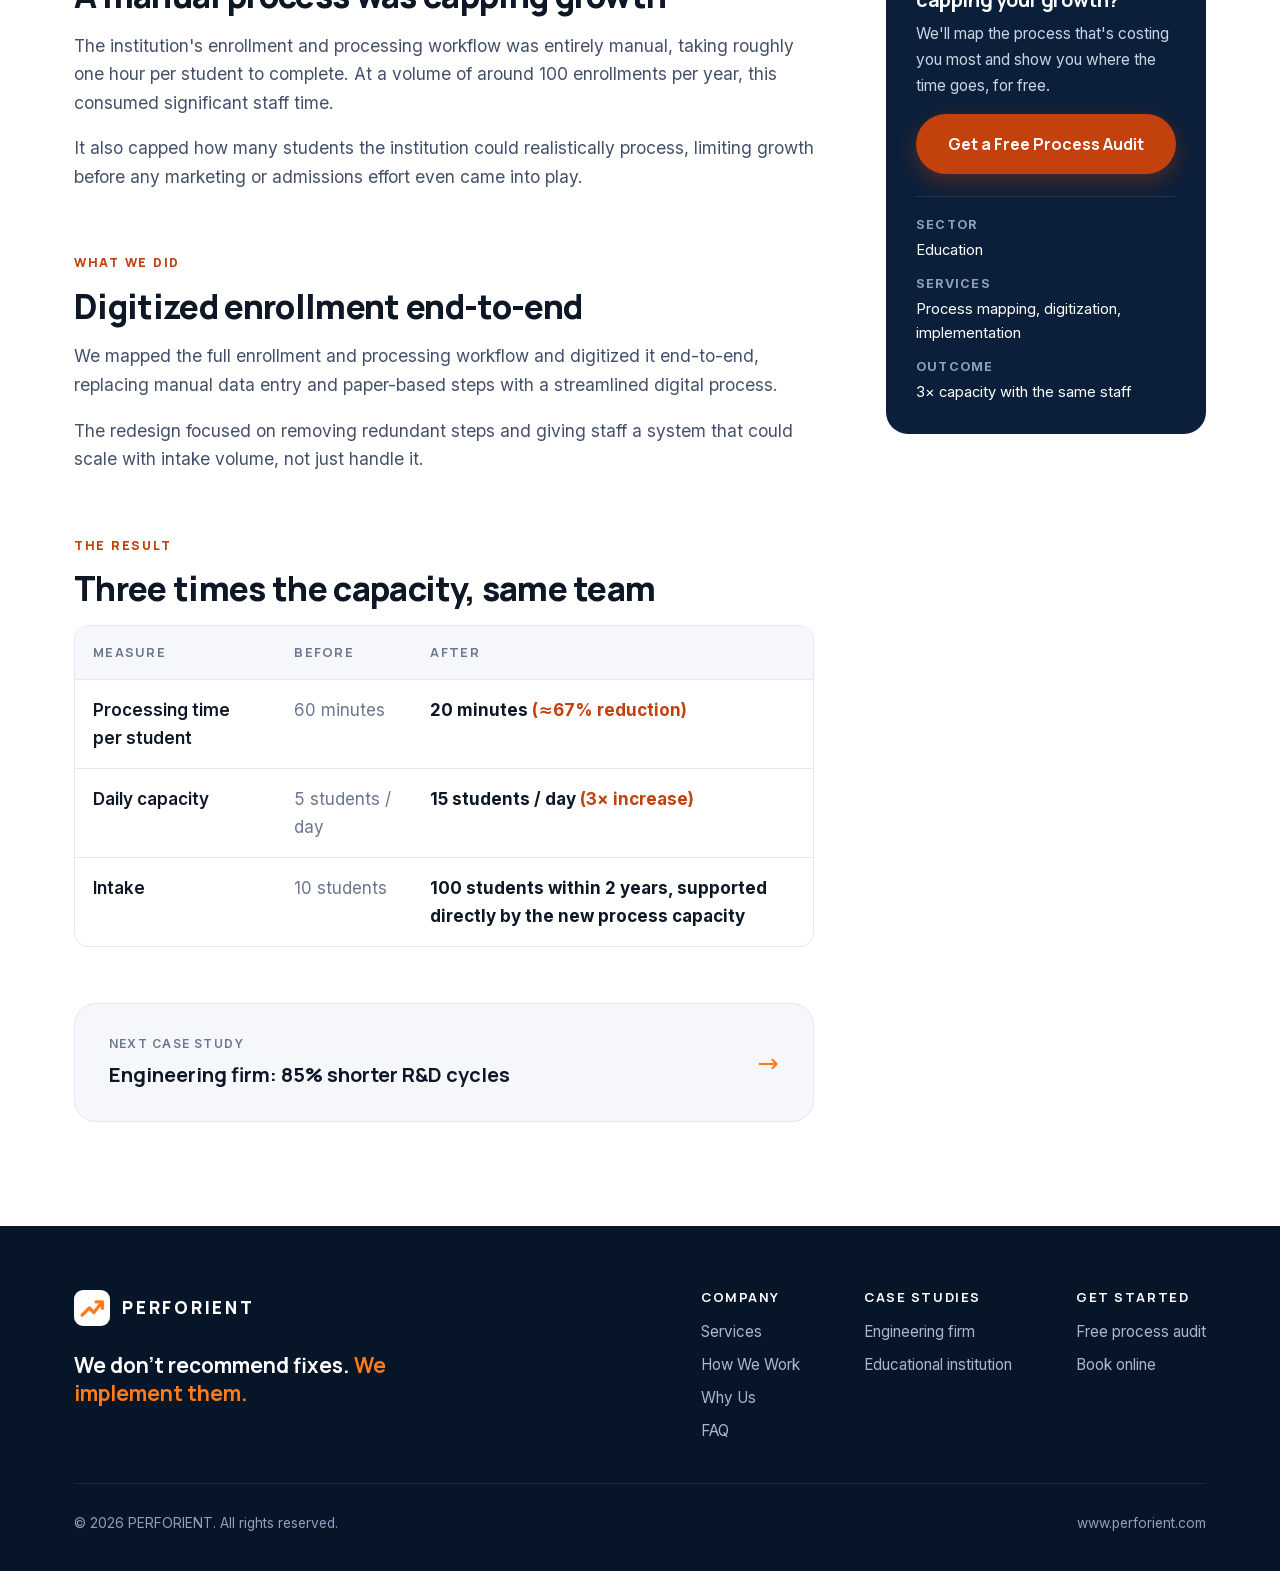
==== commit 2aedf9ad: "Add process animation and leak calculator in Design A style Port the interactive workflow diagram an" ====
--- a/case-studies/educational-institution.html
+++ b/case-studies/educational-institution.html
@@ -78,6 +78,20 @@
   </section>
 
   <section class="section">
+    <div class="wrap">
+      <figure class="flow flow--case" id="dg-case" data-diagram="enroll">
+        <div class="flow__bar">
+          <span class="flow__title">Enrollment workflow, before and after</span>
+          <span class="flow__status" aria-live="polite"><span class="flow__dot" aria-hidden="true"></span><span>Leaking</span></span>
+          <div class="flow__toggle" role="group" aria-label="Diagram state">
+            <button type="button" data-state="before" aria-pressed="true">Current process</button>
+            <button type="button" data-state="after" class="is-fix" aria-pressed="false">Apply the fix</button>
+          </div>
+        </div>
+        <div class="flow__canvas"></div>
+        <figcaption class="flow__cap">Simplified view of the engagement. Crossed-out steps were removed; data entry was automated.</figcaption>
+      </figure>
+    </div>
     <div class="wrap cs-body">
       <article>
         <div class="cs-block">
--- a/assets/css/styles.css
+++ b/assets/css/styles.css
@@ -23,6 +23,7 @@
   --orange-700: #9A3412;
   --orange-50: #FFF3EA;
   --teal: #19B394;
+  --teal-700: #0E7A64; /* accessible teal: 5:1 with white */
   --ink: #0E1726;
   --ink-2: #44506A;
   --ink-3: #6B7690;
@@ -408,6 +409,153 @@
 .next-case strong { font-family: var(--font-head); font-size: 1.25rem; color: var(--ink); }
 .next-case .arrow { font-size: 1.6rem; color: var(--orange); }
 
+/* ---------- Process animation (see-the-fix + case pages) ---------- */
+.flow {
+  margin: 0; background: #fff; border: 1px solid var(--line); border-radius: var(--radius-lg);
+  box-shadow: var(--shadow); overflow: hidden;
+}
+.flow--case { margin: 0 0 72px; }
+.flow__bar {
+  display: flex; align-items: center; gap: 14px 20px; flex-wrap: wrap;
+  padding: 18px 22px; border-bottom: 1px solid var(--line); background: var(--bg-soft);
+}
+.flow__title { font-family: var(--font-head); font-size: .78rem; font-weight: 800; letter-spacing: .12em; text-transform: uppercase; color: var(--ink-3); }
+.flow__status {
+  display: inline-flex; align-items: center; gap: 8px; font-size: .86rem; font-weight: 600;
+  color: var(--orange-600); background: var(--orange-50); padding: 5px 12px 5px 10px; border-radius: 999px;
+  transition: background .3s, color .3s;
+}
+.flow__dot { width: 8px; height: 8px; border-radius: 50%; background: currentColor; box-shadow: 0 0 0 0 rgba(194,65,12,.45); animation: flow-pulse 1.6s ease-out infinite; }
+@keyframes flow-pulse { 0% { box-shadow: 0 0 0 0 rgba(194,65,12,.45); } 100% { box-shadow: 0 0 0 8px rgba(194,65,12,0); } }
+.flow.is-fixed .flow__status { color: var(--teal-700); background: #E8F7F3; }
+.flow.is-fixed .flow__dot { animation: none; box-shadow: 0 0 0 3px rgba(25,179,148,.25); }
+.flow__toggle {
+  margin-left: auto; display: inline-flex; padding: 4px; gap: 4px;
+  background: #fff; border: 1px solid var(--line); border-radius: 999px;
+}
+.flow__toggle button {
+  font: inherit; font-family: var(--font-head); font-weight: 700; font-size: .9rem;
+  border: 0; border-radius: 999px; padding: 9px 18px; cursor: pointer;
+  background: transparent; color: var(--ink-2); transition: background .2s, color .2s, box-shadow .2s;
+}
+.flow__toggle button:hover { color: var(--ink); }
+.flow__toggle button[aria-pressed="true"] { background: var(--navy-800); color: #fff; }
+.flow__toggle button.is-fix[aria-pressed="true"] { background: var(--orange-600); box-shadow: 0 6px 16px rgba(194,65,12,.3); }
+.flow__toggle button:focus-visible { outline: 3px solid var(--orange); outline-offset: 2px; }
+.flow__canvas { padding: 20px 22px 6px; }
+.flow__canvas svg { width: 100%; height: auto; overflow: visible; }
+.flow__cap { padding: 16px 22px 20px; border-top: 1px solid var(--line); color: var(--ink-2); font-size: .95rem; }
+.flow__cap .text-link { white-space: nowrap; }
+
+/* diagram drawing (SVG is generated by main.js) */
+.dg-pipe { stroke: var(--navy-800); stroke-width: 2; fill: none; }
+.dg-pipe-fast { stroke: var(--teal); stroke-width: 2.5; fill: none; stroke-dasharray: 7 6; stroke-linecap: round; opacity: 0; transition: opacity .5s; }
+.dg-st rect { fill: #fff; stroke: var(--navy-800); stroke-width: 1.5; transition: opacity .5s, fill .3s; }
+.dg-st text { font-family: var(--font-head); font-size: 13px; font-weight: 700; fill: var(--ink); transition: opacity .5s; }
+.dg-st .dg-idx { font-family: var(--font-body); font-size: 10.5px; font-weight: 500; fill: var(--ink-3); }
+.dg-x { stroke: var(--orange-600); stroke-width: 2.6; stroke-linecap: round; stroke-dasharray: 160; stroke-dashoffset: 160; transition: stroke-dashoffset .45s ease; }
+.dg-tag { opacity: 0; transition: opacity .4s .3s; }
+.dg-st .dg-tag rect { fill: var(--orange-600); stroke: none; }
+.dg-st .dg-tag--auto rect { fill: var(--teal-700); }
+.dg-tag text { font-family: var(--font-head); font-size: 10px; font-weight: 800; letter-spacing: .08em; fill: #fff; }
+.dg-leak line { stroke: var(--orange-600); stroke-width: 1.5; stroke-dasharray: 3 4; transition: opacity .4s; }
+.dg-leak text { font-family: var(--font-body); font-size: 12px; font-weight: 500; fill: var(--orange-600); transition: opacity .4s; }
+.dg-leak .dg-leak-k { font-family: var(--font-head); font-size: 10.5px; font-weight: 800; letter-spacing: .1em; }
+.dg-dim line { stroke: var(--navy-800); stroke-width: 1.3; fill: none; }
+.dg-dim .dg-dim-ext { stroke: #B9C3D3; stroke-dasharray: 2 3; }
+.dg-dim text { font-family: var(--font-head); font-size: 12.5px; font-weight: 800; fill: var(--ink); }
+.dg-dim .dg-dim-bg { fill: var(--bg-soft); stroke: var(--line); }
+.dg-dim--before { transition: opacity .5s; }
+.dg-dim--after line { stroke: var(--teal-700); }
+.dg-dim--after text { fill: var(--teal-700); }
+.dg-dim--after { opacity: 0; transition: opacity .5s .4s; }
+.dg-p { fill: var(--navy-700); transition: fill .3s; }
+.dg-p--leak { fill: var(--orange); }
+
+.flow.is-fixed .dg-st.is-removed > rect, .flow.is-fixed .dg-st.is-removed > text { opacity: .3; }
+.flow.is-fixed .dg-st.is-removed .dg-x { stroke-dashoffset: 0; }
+.flow.is-fixed .dg-tag { opacity: 1; }
+.flow.is-fixed .dg-leak line, .flow.is-fixed .dg-leak text { opacity: 0; }
+.flow.is-fixed .dg-pipe-fast { opacity: 1; }
+.flow.is-fixed .dg-dim--after { opacity: 1; }
+.flow.is-fixed .dg-dim--before { opacity: .3; }
+.flow.is-fixed .dg-p { fill: var(--teal); }
+
+/* ---------- Leak calculator ---------- */
+.calc { display: grid; grid-template-columns: 1.1fr .9fr; gap: 28px; align-items: stretch; }
+.calc__in {
+  background: rgba(255,255,255,.04); border: 1px solid rgba(255,255,255,.1); border-radius: var(--radius-lg);
+  padding: 36px 34px; display: grid; gap: 32px; align-content: start;
+}
+.slider label { display: flex; justify-content: space-between; align-items: baseline; gap: 16px; margin-bottom: 14px; }
+.slider label span:first-child { font-weight: 600; color: #fff; }
+.slider output {
+  flex: none; font-family: var(--font-head); font-weight: 800; color: var(--orange); font-size: 1.05rem; white-space: nowrap;
+}
+.slider__ticks { display: flex; justify-content: space-between; margin-top: 8px; font-size: .78rem; color: #8FA0BC; }
+.calc input[type="range"] {
+  -webkit-appearance: none; appearance: none; width: 100%; height: 26px; background: transparent; cursor: pointer; margin: 0;
+}
+.calc input[type="range"]::-webkit-slider-runnable-track {
+  height: 8px; border-radius: 999px;
+  background: linear-gradient(90deg, var(--orange) 0 var(--p, 50%), rgba(255,255,255,.14) var(--p, 50%));
+}
+.calc input[type="range"]::-moz-range-track { height: 8px; border-radius: 999px; background: rgba(255,255,255,.14); }
+.calc input[type="range"]::-moz-range-progress { height: 8px; border-radius: 999px; background: var(--orange); }
+.calc input[type="range"]::-webkit-slider-thumb {
+  -webkit-appearance: none; width: 24px; height: 24px; margin-top: -8px; border-radius: 50%;
+  background: #fff; border: 4px solid var(--orange); box-shadow: 0 4px 12px rgba(0,0,0,.35);
+  transition: transform .15s;
+}
+.calc input[type="range"]::-moz-range-thumb {
+  width: 16px; height: 16px; border-radius: 50%; background: #fff; border: 4px solid var(--orange); box-shadow: 0 4px 12px rgba(0,0,0,.35);
+}
+.calc input[type="range"]:active::-webkit-slider-thumb { transform: scale(1.12); }
+.calc input[type="range"]:focus-visible { outline: 3px solid var(--orange); outline-offset: 6px; border-radius: 999px; }
+.calc__cur { display: flex; align-items: center; gap: 14px; }
+.calc__cur label { font-weight: 600; color: #fff; }
+.calc__cur select {
+  font: inherit; font-size: .95rem; font-weight: 600; color: #fff; background: rgba(255,255,255,.06);
+  border: 1.5px solid rgba(255,255,255,.2); border-radius: 10px; padding: 9px 12px; cursor: pointer;
+}
+.calc__cur select:focus-visible { outline: 3px solid var(--orange); outline-offset: 2px; }
+.calc__cur select option { color: var(--ink); background: #fff; }
+.calc__out {
+  background: #fff; color: var(--ink); border-radius: var(--radius-lg); padding: 36px 34px;
+  box-shadow: var(--shadow-lg); display: flex; flex-direction: column;
+}
+.calc__out .eyebrow { color: var(--orange-600); margin-bottom: 8px; }
+.calc__big {
+  font-family: var(--font-head); font-weight: 800; font-size: clamp(2.6rem, 5.4vw, 4rem); line-height: 1.05;
+  letter-spacing: -0.03em; color: var(--navy-800); font-variant-numeric: tabular-nums; margin-bottom: 24px;
+  overflow-wrap: anywhere;
+}
+.calc__rows { margin: 0 0 28px; border-top: 1px solid var(--line); }
+.calc__rows div { display: flex; justify-content: space-between; gap: 16px; padding: 12px 0; border-bottom: 1px solid var(--line); }
+.calc__rows dt { color: var(--ink-2); }
+.calc__rows dd { margin: 0; font-family: var(--font-head); font-weight: 800; color: var(--ink); text-align: right; font-variant-numeric: tabular-nums; }
+.calc__out .btn { margin-top: auto; }
+.calc__fine { font-size: .84rem; color: var(--ink-3); margin: 14px 0 0; text-align: center; }
+
+@media (max-width: 1020px) {
+  .calc { grid-template-columns: 1fr; }
+}
+@media (max-width: 760px) {
+  .flow__toggle { margin-left: 0; width: 100%; }
+  .flow__toggle button { flex: 1; }
+}
+@media (max-width: 600px) {
+  .flow__bar { padding: 14px 16px; }
+  .flow__canvas { padding: 12px 8px 4px; }
+  .flow__cap { padding: 14px 16px 16px; }
+  .flow__toggle button { padding: 9px 10px; font-size: .86rem; }
+  .calc__in, .calc__out { padding: 26px 20px; }
+  .slider label { flex-direction: column; gap: 4px; }
+}
+@media (prefers-reduced-motion: reduce) {
+  .flow__dot { animation: none; }
+}
+
 /* ---------- Skip link ---------- */
 .skip-link {
   position: absolute; left: 16px; top: -100px; z-index: 100;
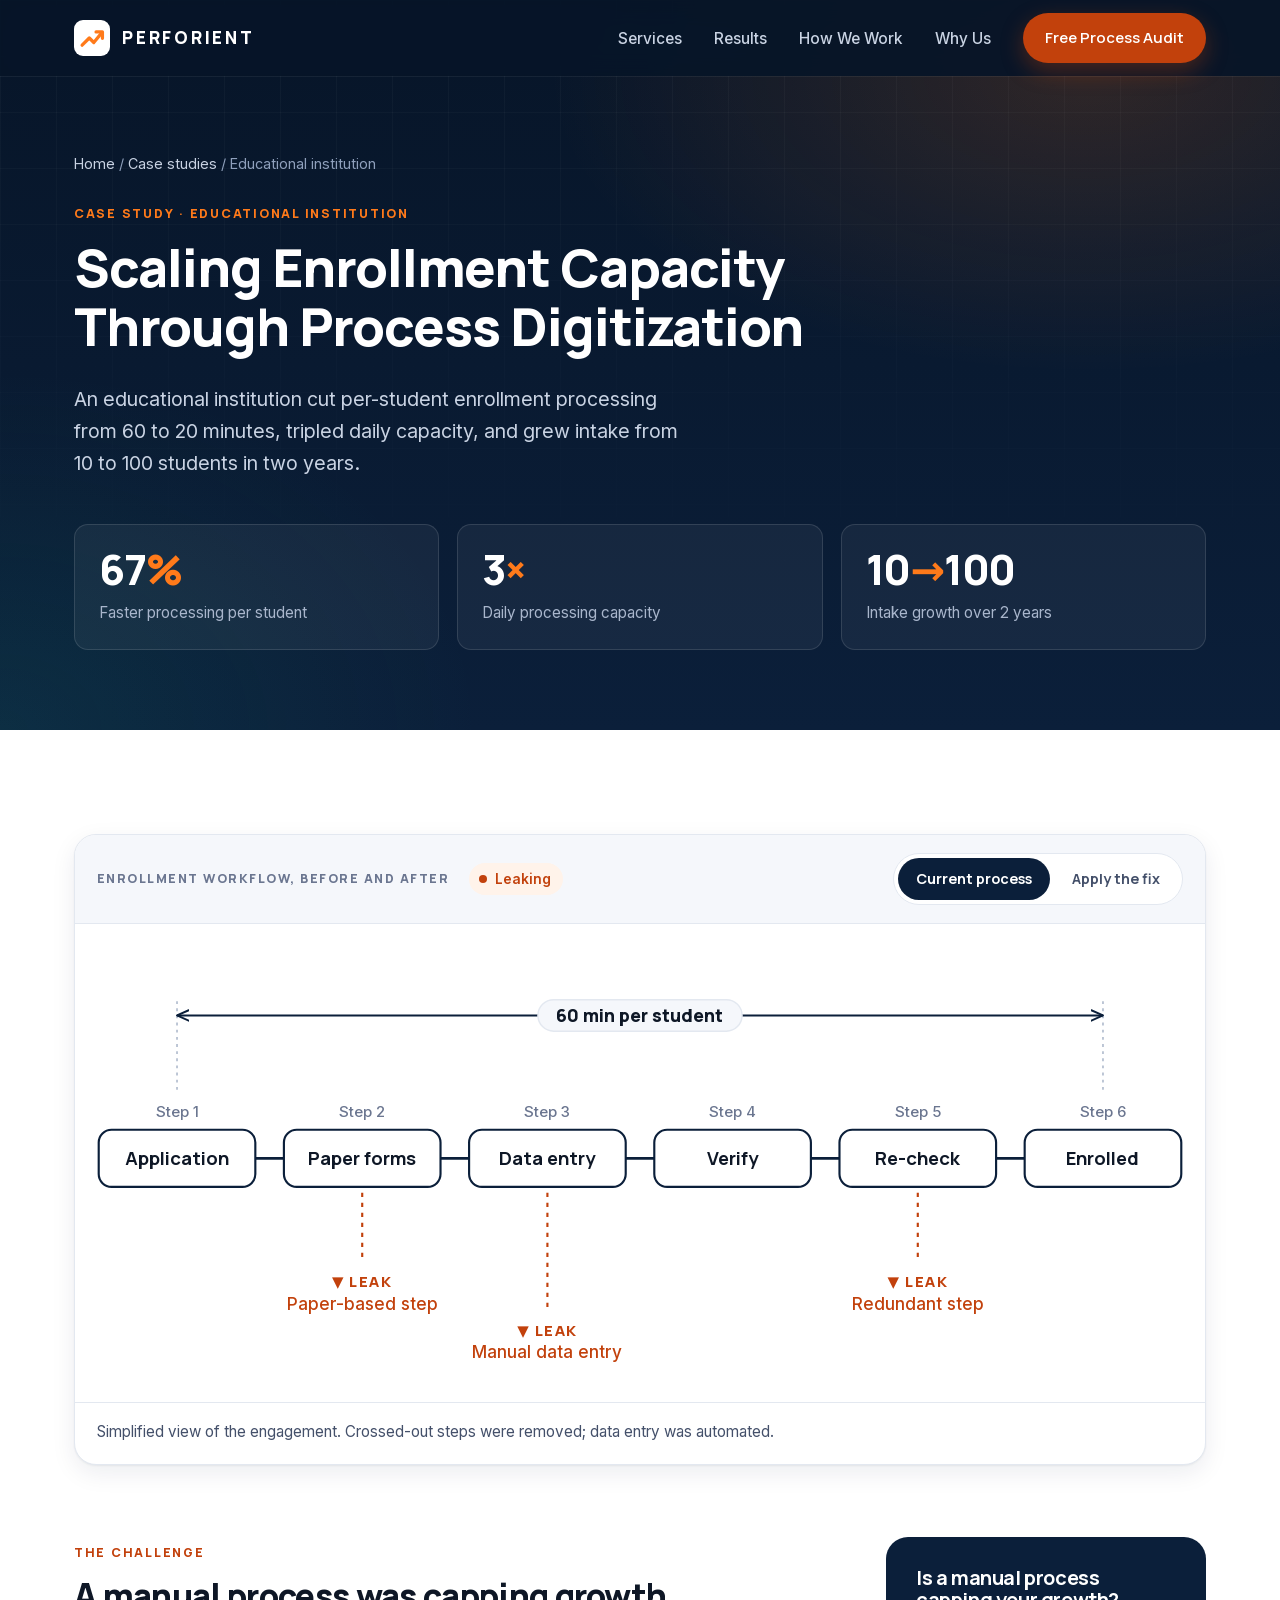
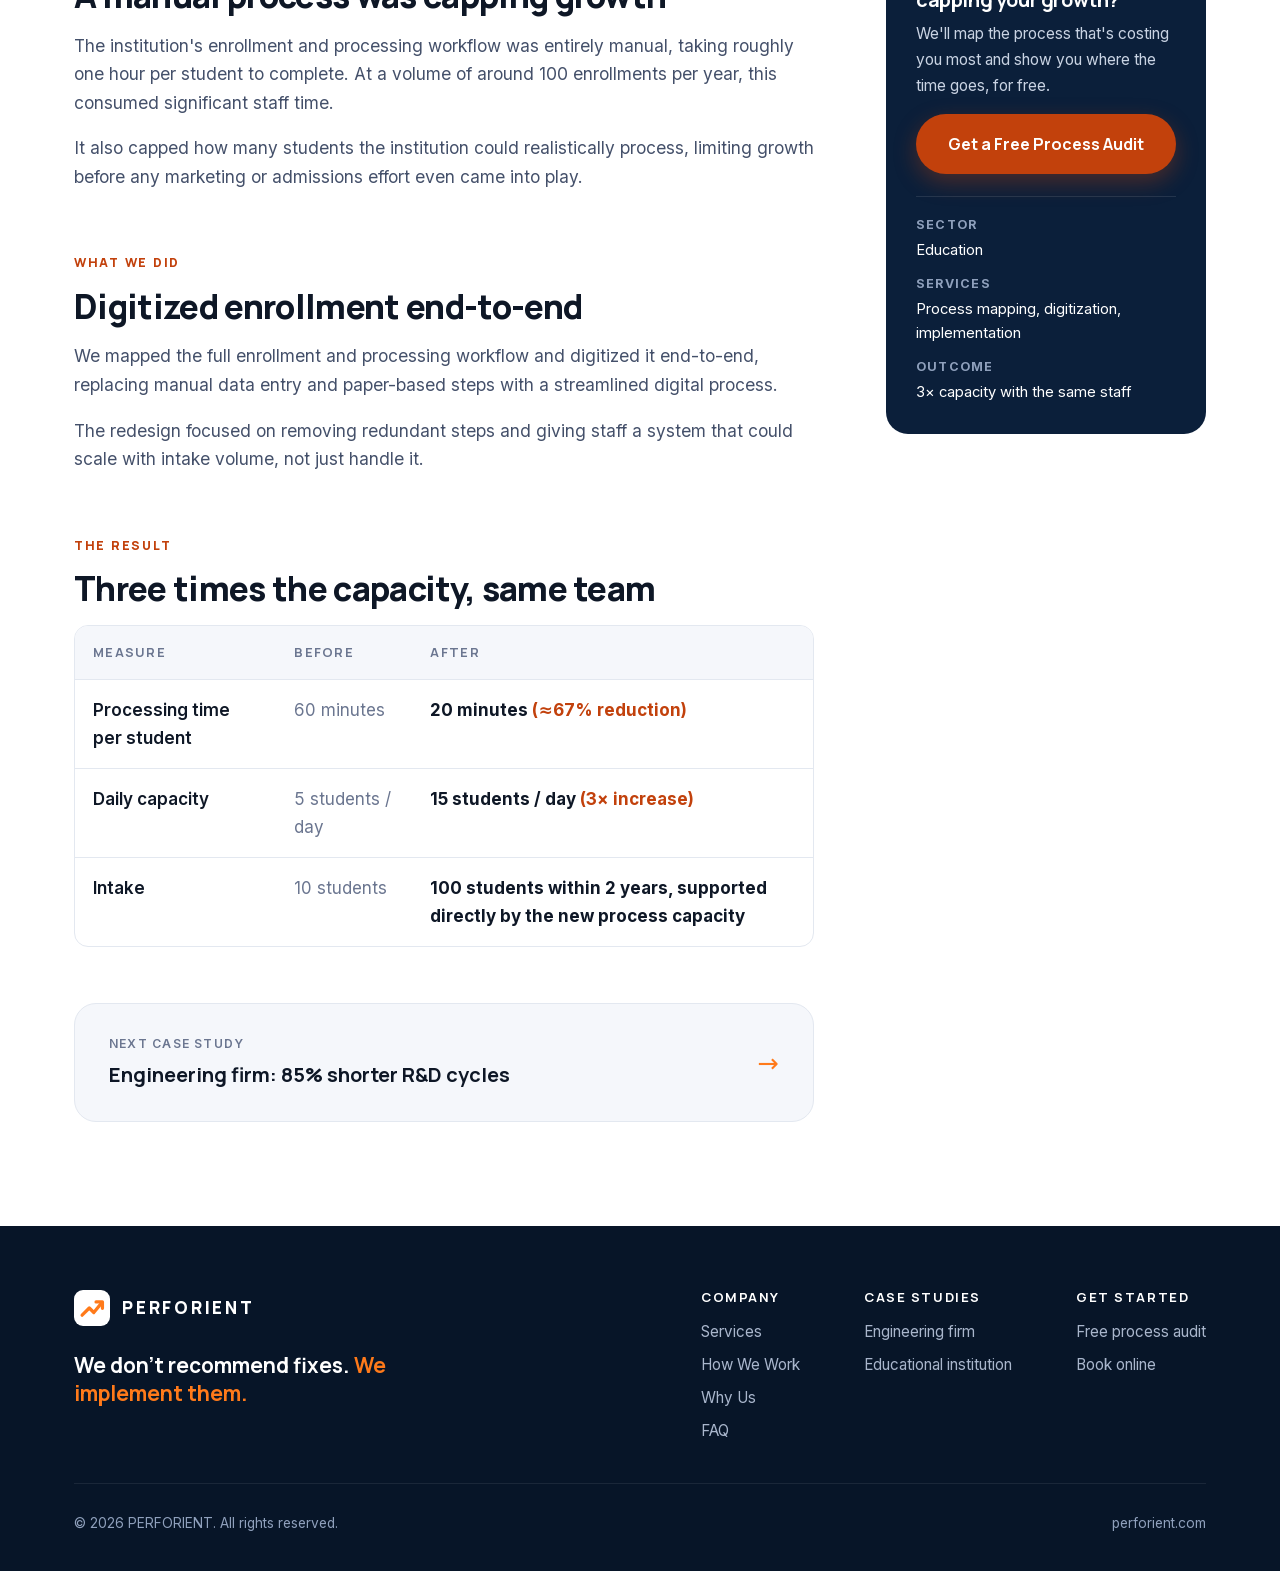
==== commit 439c0011: "Point canonical, social and sitemap URLs to perforient.com The site is now served at https://perfori" ====
--- a/case-studies/educational-institution.html
+++ b/case-studies/educational-institution.html
@@ -5,18 +5,18 @@
   <meta name="viewport" content="width=device-width, initial-scale=1">
   <title>Case Study: 3× Enrollment Capacity for an Educational Institution | PERFORIENT</title>
   <meta name="description" content="How PERFORIENT digitized an educational institution's enrollment process: 60 to 20 minutes per student (67% faster), 3× daily capacity, and intake growth from 10 to 100 students.">
-  <link rel="canonical" href="https://www.perforient.com/case-studies/educational-institution.html">
+  <link rel="canonical" href="https://perforient.com/case-studies/educational-institution.html">
   <meta name="theme-color" content="#0B1F3A">
   <meta property="og:type" content="article">
   <meta property="og:title" content="Educational Institution: 67% Faster Enrollment Processing | PERFORIENT">
   <meta property="og:description" content="60 → 20 minutes per student, 3× daily capacity, intake growth from 10 to 100 students.">
-  <meta property="og:url" content="https://www.perforient.com/case-studies/educational-institution.html">
+  <meta property="og:url" content="https://perforient.com/case-studies/educational-institution.html">
 
-  <meta property="og:image" content="https://nasserwasfibabreak.github.io/perforient/assets/img/og-image.png">
+  <meta property="og:image" content="https://perforient.com/assets/img/og-image.png">
   <meta property="og:image:width" content="1200">
   <meta property="og:image:height" content="630">
   <meta property="og:image:alt" content="PERFORIENT: engineering-led process optimization for small and mid-sized businesses">
-  <meta name="twitter:image" content="https://nasserwasfibabreak.github.io/perforient/assets/img/og-image.png">
+  <meta name="twitter:image" content="https://perforient.com/assets/img/og-image.png">
   <meta name="twitter:card" content="summary_large_image">
 
   <link rel="icon" href="../assets/img/favicon.svg" type="image/svg+xml">
@@ -31,12 +31,12 @@
     "headline": "Scaling Enrollment Capacity Through Process Digitization",
     "description": "An educational institution reduced enrollment processing from 60 to 20 minutes per student and tripled daily capacity.",
     "about": "Business process improvement case study",
-    "image": "https://nasserwasfibabreak.github.io/perforient/assets/img/og-image.png",
+    "image": "https://perforient.com/assets/img/og-image.png",
     "datePublished": "2026-11-08",
     "dateModified": "2026-11-08",
-    "author": {"@type": "Organization", "name": "PERFORIENT", "url": "https://www.perforient.com/"},
-    "publisher": {"@type": "Organization", "name": "PERFORIENT", "logo": {"@type": "ImageObject", "url": "https://www.perforient.com/assets/img/logo.svg"}},
-    "mainEntityOfPage": "https://www.perforient.com/case-studies/educational-institution.html"
+    "author": {"@type": "Organization", "name": "PERFORIENT", "url": "https://perforient.com/"},
+    "publisher": {"@type": "Organization", "name": "PERFORIENT", "logo": {"@type": "ImageObject", "url": "https://perforient.com/assets/img/logo.svg"}},
+    "mainEntityOfPage": "https://perforient.com/case-studies/educational-institution.html"
   }
   </script>
 </head>
@@ -154,10 +154,10 @@
       <div class="footer__cols">
         <div><h4>Company</h4><ul><li><a href="../index.html#services">Services</a></li><li><a href="../index.html#process">How We Work</a></li><li><a href="../index.html#why">Why Us</a></li><li><a href="../index.html#faq">FAQ</a></li></ul></div>
         <div><h4>Case studies</h4><ul><li><a href="engineering-firm.html">Engineering firm</a></li><li><a href="educational-institution.html">Educational institution</a></li></ul></div>
-        <div><h4>Get started</h4><ul><li><a href="../index.html#contact">Free process audit</a></li><li><a href="../index.html#audit-form" data-booking>Book online</a></li></ul></div>
+        <div><h4>Get started</h4><ul><li><a href="../index.html#contact">Free process audit</a></li><li><a href="https://calendly.com/nasser-perforient/30min" target="_blank" rel="noopener" data-booking>Book online</a></li></ul></div>
       </div>
     </div>
-    <div class="footer__bottom"><span>© <span data-year>2026</span> PERFORIENT. All rights reserved.</span><span>www.perforient.com</span></div>
+    <div class="footer__bottom"><span>© <span data-year>2026</span> PERFORIENT. All rights reserved.</span><span>perforient.com</span></div>
   </div>
 </footer>
 
--- a/assets/css/styles.css
+++ b/assets/css/styles.css
@@ -512,14 +512,7 @@
 }
 .calc input[type="range"]:active::-webkit-slider-thumb { transform: scale(1.12); }
 .calc input[type="range"]:focus-visible { outline: 3px solid var(--orange); outline-offset: 6px; border-radius: 999px; }
-.calc__cur { display: flex; align-items: center; gap: 14px; }
-.calc__cur label { font-weight: 600; color: #fff; }
-.calc__cur select {
-  font: inherit; font-size: .95rem; font-weight: 600; color: #fff; background: rgba(255,255,255,.06);
-  border: 1.5px solid rgba(255,255,255,.2); border-radius: 10px; padding: 9px 12px; cursor: pointer;
-}
-.calc__cur select:focus-visible { outline: 3px solid var(--orange); outline-offset: 2px; }
-.calc__cur select option { color: var(--ink); background: #fff; }
+.calc__note { margin: -8px 0 0; font-size: .88rem; color: #8FA0BC; }
 .calc__out {
   background: #fff; color: var(--ink); border-radius: var(--radius-lg); padding: 36px 34px;
   box-shadow: var(--shadow-lg); display: flex; flex-direction: column;
@@ -605,7 +598,7 @@
   .steps { grid-template-columns: 1fr 1fr; gap: 36px 24px; }
   .steps::before { display: none; }
   .aside { position: static; }
-  .panel { max-width: 560px; }
+  .panel { max-width: none; }
 }
 @media (max-width: 820px) {
   .nav__toggle { display: block; }
@@ -634,6 +627,126 @@
   .form { padding: 26px 20px; }
   .case { padding: 30px 24px 28px; }
   .hero__ctas .btn { width: 100%; }
+  .hero .eyebrow { font-size: .72rem; letter-spacing: .1em; line-height: 1.6; text-wrap: balance; }
+  .hero__ctas { gap: 22px; }
+  .hero__ctas .text-link {
+    border-bottom: 0; padding-bottom: 0; line-height: 1.6;
+    text-decoration: underline; text-decoration-color: var(--orange);
+    text-decoration-thickness: 2px; text-underline-offset: 6px;
+  }
+  .hero__trust { flex-direction: column; gap: 8px; margin-top: 32px; }
   .metric__row { flex-wrap: wrap; }
   .ba th, .ba td { padding: 12px; font-size: .92rem; }
 }
+
+/* =========================================================
+   Small-screen density pass
+   Tablet: use the width (services as rows, cases side by side).
+   Phone: wider margins, smaller type, fewer boxes, even rhythm.
+   ========================================================= */
+@media (max-width: 1020px) {
+  /* Services: icon on the left, text on the right */
+  .card { display: grid; grid-template-columns: 52px 1fr; column-gap: 22px; align-items: start; padding: 28px; }
+  .card__icon { grid-row: 1 / span 3; margin: 0; }
+  .card__num, .card h3, .card p { grid-column: 2; }
+  .card__num { margin-top: 2px; }
+  .delivery { flex-wrap: nowrap; align-items: flex-start; }
+}
+@media (max-width: 820px) and (min-width: 701px) {
+  .cases { grid-template-columns: 1fr 1fr; gap: 20px; }
+  .case { padding: 30px 26px 28px; }
+  .case h3 { font-size: 1.15rem; }
+}
+
+@media (max-width: 600px) {
+  /* Margins and type scale */
+  .wrap { padding: 0 22px; }
+  h1 { font-size: 2.05rem; }
+  h2 { font-size: 1.65rem; }
+  h3 { font-size: 1.12rem; }
+  .lead, .hero__sub { font-size: 1.06rem; }
+  .hero__sub { margin-bottom: 30px; }
+
+  /* Even rhythm: smaller gap under headings, a little more between cards */
+  .section-head { margin-bottom: 32px; }
+  .problem, .why, .contact, .cs-body { gap: 36px; }
+
+  /* Problem: a simple divided list instead of five cards */
+  .pain-list { gap: 0; }
+  .pain-list li {
+    background: transparent; border: 0; border-bottom: 1px solid var(--line); border-radius: 0;
+    padding: 16px 0; gap: 14px;
+  }
+  .pain-list li:first-child { border-top: 1px solid var(--line); }
+  .pain-list li:hover { transform: none; }
+  .pain-list .ico { width: 28px; height: 28px; }
+  .callout { margin-top: 26px; padding: 20px 20px; font-size: 1rem; }
+  .callout strong { font-size: 1.12rem; }
+
+  /* Services: compact cards, icon beside the title */
+  .cards { gap: 14px; }
+  .card { grid-template-columns: 44px 1fr; column-gap: 14px; padding: 22px 20px; }
+  .card__icon { grid-row: 1 / span 2; width: 44px; height: 44px; border-radius: 12px; align-self: center; }
+  .card__icon svg { width: 22px; height: 22px; }
+  .card__num { margin: 0 0 2px; }
+  .card h3 { margin: 0; }
+  .card p { grid-column: 1 / -1; margin-top: 12px; font-size: .97rem; }
+  .delivery { margin-top: 14px; padding: 18px 20px; gap: 12px; flex-wrap: nowrap; align-items: flex-start; font-size: .97rem; }
+  .delivery svg { margin-top: 2px; }
+
+  /* Results cards */
+  .case { padding: 26px 20px 24px; }
+  .case__tag { margin-bottom: 18px; }
+  .case__big { font-size: 3.2rem; }
+  .case__biglabel { margin-bottom: 18px; }
+
+  /* Why us: compact 2 x 2 stats */
+  .why__grid { grid-template-columns: 1fr 1fr; gap: 12px; }
+  .why__item { padding: 18px 16px; }
+  .why__item .k { font-size: 1.35rem; }
+  .why__item .k small { font-size: .82rem; }
+  .why__item p { font-size: .88rem; line-height: 1.5; }
+  .quote { font-size: 1.35rem; }
+
+  /* FAQ */
+  .faq { gap: 10px; }
+  .faq summary { padding: 16px 18px; font-size: .98rem; }
+  .faq summary::after { width: 28px; height: 28px; }
+  .faq .faq__a { padding: 0 18px 16px; font-size: .97rem; }
+
+  /* Contact */
+  .checks { margin-top: 22px; }
+  .contact__options { margin-top: 24px; }
+  .option { padding: 18px; gap: 14px; }
+  .form { padding: 24px 18px; }
+
+  /* Case study pages */
+  .cs-hero { padding: 124px 0 56px; }
+  .cs-hero h1 { font-size: 1.9rem; }
+  .cs-stats { grid-template-columns: 1fr 1fr; gap: 12px; margin-top: 32px; }
+  .cs-stat { padding: 18px 16px; }
+  .cs-stat:last-child:nth-child(odd) { grid-column: 1 / -1; }
+  .cs-stat .k { font-size: 1.75rem; }
+  .cs-stat p { font-size: .86rem; line-height: 1.45; margin-top: 8px; }
+  .cs-block { margin-bottom: 40px; }
+  .cs-block h2 { font-size: 1.45rem; }
+  .cs-block p { font-size: 1rem; }
+  .aside { padding: 24px 20px; }
+  .next-case { padding: 22px 20px; }
+  .flow--case { margin-bottom: 48px; }
+
+  /* Before/after table becomes one small card per row */
+  .ba, .ba tbody, .ba tr, .ba td { display: block; width: 100%; }
+  .ba { border: 0; border-radius: 0; overflow: visible; }
+  .ba thead { display: none; }
+  .ba tr { border: 1px solid var(--line); border-radius: var(--radius); padding: 16px 18px; margin-bottom: 12px; background: #fff; }
+  .ba td { padding: 0; border: 0; font-size: .95rem; }
+  .ba td:first-child { font-family: var(--font-head); font-weight: 800; font-size: 1.02rem; margin-bottom: 10px; }
+  .ba td:nth-child(2), .ba td:nth-child(3) { position: relative; padding-left: 68px; }
+  .ba td:nth-child(2) { margin-bottom: 8px; }
+  .ba td:nth-child(2)::before, .ba td:nth-child(3)::before {
+    content: "Before"; position: absolute; left: 0; top: 4px;
+    font-size: .72rem; font-weight: 700; letter-spacing: .1em; text-transform: uppercase; color: var(--ink-3);
+  }
+  .ba td:nth-child(3)::before { content: "After"; color: var(--orange-600); }
+}
